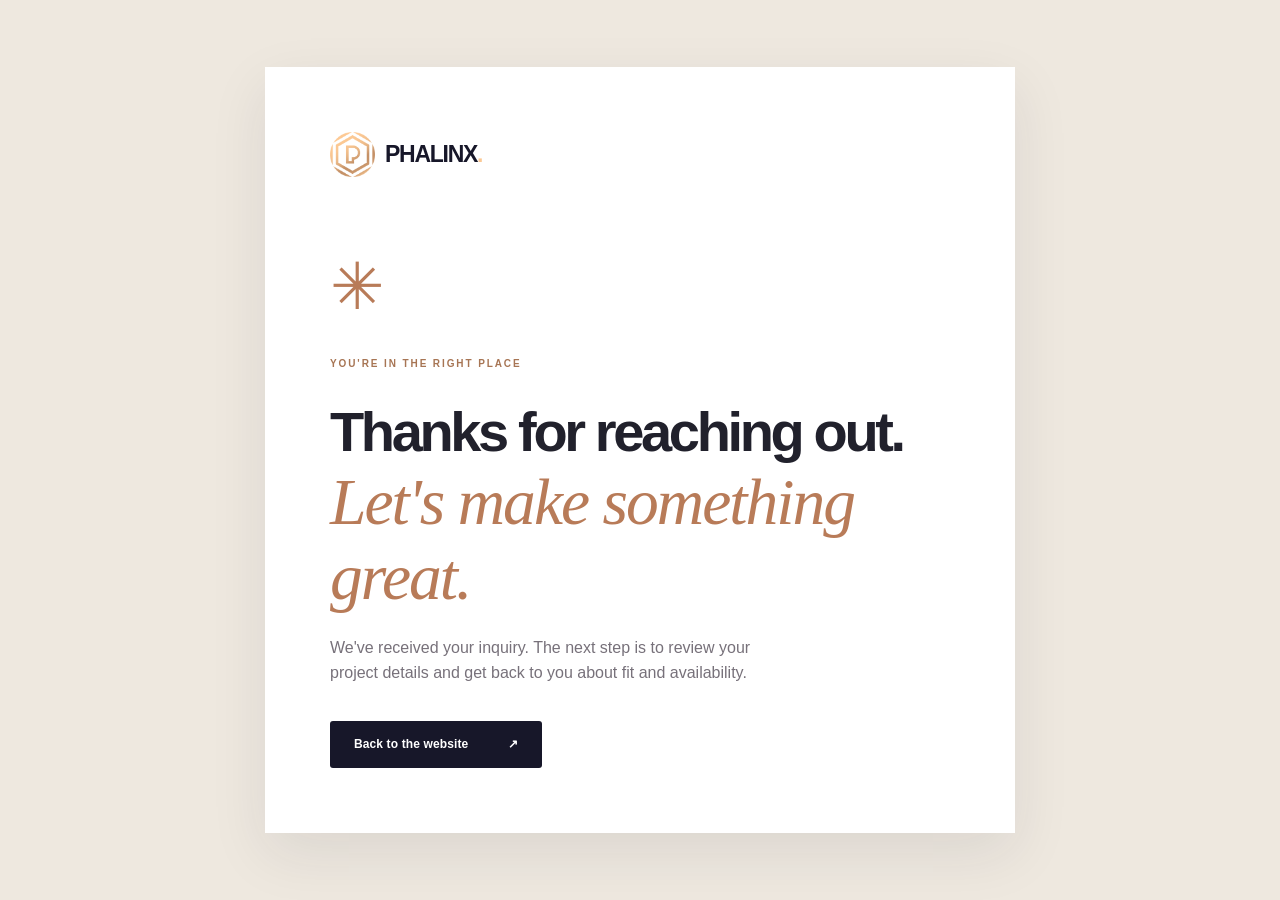
==== thank-you.html @ a7ae67bf "Add Phalinx information website v7" ====
<!doctype html><html lang="en"><head><meta charset="utf-8"><meta name="viewport" content="width=device-width, initial-scale=1"><meta name="theme-color" content="#171729"><meta name="robots" content="noindex"><link rel="icon" type="image/png" href="favicon.png"><link rel="stylesheet" href="styles.css"><title>Thank You — Phalinx</title></head><body class="thanks-page"><main class="thanks-card"><a href="/" class="brand" aria-label="Phalinx home"><img src="assets/phalinx-mark.png" alt="" width="45" height="45"><span>PHALINX<span class="brand-dot">.</span></span></a><div class="thanks-symbol" aria-hidden="true">✳</div><span class="section-kicker">YOU'RE IN THE RIGHT PLACE</span><h1>Thanks for reaching out.<br><em>Let's make something great.</em></h1><p>We've received your inquiry. The next step is to review your project details and get back to you about fit and availability.</p><a class="button button--navy" href="/">Back to the website <span aria-hidden="true">↗</span></a></main></body></html>
---- styles.css ----
:root{--navy:#171729;--navy-deep:#12121f;--ink:#21212c;--muted:#767581;--ivory:#f7f6f2;--white:#fff;--peach:#fbc893;--peach-dark:#b7774e;--line:#e4e0dc;--line-dark:rgba(255,255,255,.17);--sans:'Manrope','Avenir Next',Arial,sans-serif;--body:'DM Sans','Helvetica Neue',Arial,sans-serif;--serif:'Instrument Serif',Georgia,serif;--max:1240px;--ease:cubic-bezier(.2,.7,.2,1)}
*{box-sizing:border-box}html{scroll-behavior:smooth;scroll-padding-top:90px}body{margin:0;background:var(--ivory);color:var(--ink);font-family:var(--body);font-size:16px;line-height:1.6;-webkit-font-smoothing:antialiased}a{color:inherit;text-decoration:none}button,input,select,textarea{font:inherit}button{cursor:pointer}img{max-width:100%;height:auto;display:block}::selection{background:var(--peach);color:var(--navy)}:focus-visible{outline:3px solid #e99f63;outline-offset:4px}.container{width:min(calc(100% - 80px),var(--max));margin-inline:auto}.skip-link{position:fixed;z-index:10000;top:-80px;left:12px;background:var(--peach);padding:10px 16px;color:var(--navy)}.skip-link:focus{top:12px}.visually-hidden{position:absolute;width:1px;height:1px;padding:0;margin:-1px;overflow:hidden;clip:rect(0,0,0,0);white-space:nowrap;border:0}
/* NAV */
.site-header{height:90px;background:var(--navy);color:var(--white);position:relative;z-index:10;border-bottom:1px solid rgba(255,255,255,.12)}.nav-container{height:100%;display:flex;align-items:center;justify-content:space-between}.brand{display:inline-flex;align-items:center;gap:10px;font-family:var(--sans);font-size:23px;font-weight:800;letter-spacing:-.055em;line-height:1}.brand-mark{height:43px;width:43px;object-fit:contain}.brand-dot{color:var(--peach)}.primary-links{display:flex;align-items:center;gap:36px}.primary-links>a:not(.nav-cta){font-size:13px;font-weight:600;color:#e1e0e7;transition:color .2s}.primary-links>a:hover{color:var(--peach)}.primary-links .nav-cta{border:1px solid rgba(255,255,255,.5);border-radius:99px;padding:12px 19px;display:inline-flex;align-items:center;gap:23px;font-family:var(--sans);font-size:12px;font-weight:800;transition:background .2s,color .2s}.primary-links .nav-cta:hover{background:var(--peach);border-color:var(--peach);color:var(--navy)}.nav-toggle{display:none}
/* GLOBAL */
.section{padding:125px 0}.section-kicker{display:inline-block;letter-spacing:.19em;font-family:var(--sans);font-size:10px;font-weight:800;color:#a77554;margin-bottom:26px}.section-kicker--light{color:var(--peach)}.section-heading{display:flex;align-items:end;justify-content:space-between;gap:60px;margin-bottom:58px}.section-heading>div{max-width:690px}.section-heading>p{max-width:320px;margin:0 0 6px;color:#62616b;font-size:15px;line-height:1.8}.section-heading h2,.offer-copy h2,.about-copy h2,.contact-intro h2,.faq-grid h2{font-family:var(--sans);font-size:clamp(39px,4.3vw,62px);line-height:1.14;letter-spacing:-.065em;margin:0;font-weight:800}.section-heading em,.offer-copy em,.about-copy em,.contact-intro em,.faq-grid em{font-family:var(--serif);font-weight:400;letter-spacing:-.035em;color:#b37a58;font-size:1.13em}.text-link{display:inline-flex;align-items:center;gap:24px;font-size:13px;font-family:var(--sans);font-weight:800;border-bottom:1px solid #b78364;padding-bottom:9px;transition:gap .25s}.text-link:hover{gap:36px}.button{display:inline-flex;justify-content:space-between;align-items:center;gap:40px;padding:16px 24px;border-radius:3px;border:0;font-family:var(--sans);font-weight:800;font-size:12px;letter-spacing:.01em;line-height:1.25;transition:transform .2s var(--ease),background .2s,color .2s}.button:hover{transform:translateY(-2px)}.button--peach{background:var(--peach);color:var(--navy)}.button--peach:hover{background:#f7b879}.button--navy{color:var(--white);background:var(--navy)}.button--navy:hover{background:#38374f}.button--full{width:100%}
/* HERO */
.hero{background:var(--navy);color:var(--white);position:relative;overflow:hidden}.hero-glow{position:absolute;right:-200px;top:-320px;width:800px;height:800px;background:radial-gradient(circle,rgba(251,200,147,.08),transparent 65%);pointer-events:none}.hero-grid{display:grid;grid-template-columns:1.03fr .97fr;gap:36px;align-items:center;min-height:720px;padding-block:55px 78px}.hero-copy{position:relative;z-index:2}.eyebrow{font-family:var(--sans);font-size:10px;font-weight:800;letter-spacing:.15em;display:flex;gap:15px;align-items:center}.eyebrow--light{color:#dbc0ad}.eyebrow-line{display:inline-block;width:28px;height:1px;background:var(--peach)}.hero h1{font-family:var(--sans);font-size:clamp(48px,5.45vw,78px);letter-spacing:-.068em;line-height:1.11;font-weight:800;margin:31px -25px 22px 0}.hero h1 em{display:inline;font-family:var(--serif);font-size:1.13em;line-height:.91;color:var(--peach);font-weight:400;letter-spacing:-.033em}.hero-copy>p{font-size:16px;line-height:1.9;max-width:495px;color:#d4d0d5;margin:32px 0}.hero-actions{display:flex;align-items:center;gap:35px}.text-link--light{color:#f6f2f0;border-color:#9d8992}.hero-footnote{font-size:10px;letter-spacing:.06em;font-family:var(--sans);font-weight:700;color:#a9a6b0;margin-top:79px;display:flex;gap:10px;align-items:center;white-space:normal}.hero-footnote .dot{height:6px;width:6px;border-radius:50%;background:var(--peach);margin-right:4px}.slash{color:#514f63}
.hero-art{min-height:530px;position:relative;display:flex;justify-content:center;align-items:center}.hero-art-halo{position:absolute;width:490px;height:490px;border:1px solid rgba(251,200,147,.18);border-radius:50%;transform:translate(12px,0)}.hero-art-halo:before{content:'';position:absolute;inset:43px;border:1px solid rgba(251,200,147,.15);border-radius:50%}.hero-art-halo:after{content:'';position:absolute;inset:87px;border:1px solid rgba(251,200,147,.09);border-radius:50%}.hero-mockup{width:402px;height:453px;transform:rotate(-5deg) translate(-5px,2px);background:#faead7;box-shadow:24px 40px 60px rgba(0,0,0,.32);border:6px solid #f3e5d5;position:relative;z-index:1}.mockup-topbar{height:28px;background:#f9f7f3;display:flex;align-items:center;gap:6px;padding:0 11px}.mock-dot{height:6px;width:6px;background:#d5c8c1;border-radius:50%}.mock-address{margin-left:auto;letter-spacing:.13em;font-size:7px;font-weight:800;color:#888}.mockup-body{height:calc(100% - 28px);background:#d68368;overflow:hidden;position:relative}.mockup-head{position:absolute;top:23px;left:26px;right:25px;display:flex;justify-content:space-between;align-items:start;z-index:2}.mock-logo{font-family:var(--serif);font-style:italic;font-size:38px;line-height:1;color:#fff5df;letter-spacing:-.04em}.mock-logo span{font:9px var(--sans);vertical-align:top;margin-left:2px}.mock-mini{font-size:7px;letter-spacing:.12em;color:#fff6eb;padding-top:8px}.mockup-feature{height:273px;position:relative;margin-top:72px;overflow:hidden}.mock-orbit{position:absolute;border:2px solid rgba(255,232,207,.78);border-radius:50%;width:330px;height:330px;left:50%;top:-22px;transform:translateX(-50%)}.mock-orbit-2{width:245px;height:245px;top:21px;border-color:rgba(255,232,207,.75)}.mock-core{width:145px;height:145px;position:absolute;left:50%;top:66px;transform:translateX(-50%) rotate(45deg);border-radius:42% 58% 45% 55%;background:radial-gradient(circle at 30% 25%,#fff6de,#ffd39c 35%,#d98261 80%);box-shadow:0 0 60px rgba(255,242,203,.7)}.mock-star{position:absolute;top:25px;left:47%;font-size:16px;color:#ffe5c1}.mockup-caption{position:absolute;left:28px;right:27px;bottom:20px;color:#fff8ed;display:flex;align-items:end;justify-content:space-between}.mockup-caption>span:first-child{font-family:var(--sans);font-size:31px;font-weight:800;letter-spacing:-.065em;line-height:.95}.mock-caption-note{font-size:8px;line-height:1.7;text-align:right}.floating-stamp{height:135px;width:135px;border-radius:50%;background:var(--peach);color:var(--navy);position:absolute;top:42px;right:-5px;z-index:3;display:flex;align-items:center;justify-content:center;gap:8px;transform:rotate(14deg);box-shadow:0 8px 30px rgba(0,0,0,.15)}.stamp-lines{font-size:36px}.floating-stamp>span:last-child{font-weight:800;font-size:10px;line-height:1.4;letter-spacing:.04em}.floating-tag{position:absolute;bottom:42px;left:0;z-index:2;background:#f8f4ed;display:flex;align-items:center;gap:15px;padding:15px 21px;color:#33313e;box-shadow:0 12px 30px rgba(0,0,0,.14);font-size:12px;line-height:1.35}.floating-square{height:24px;width:24px;background:linear-gradient(135deg,#ecb881,#bd8468);transform:rotate(18deg)}.art-label{position:absolute;bottom:2px;right:4px;font-size:8px;letter-spacing:.13em;color:#a4a1ae}.hero-bottom-line{height:1px;background:linear-gradient(90deg,transparent,rgba(255,255,255,.2),transparent)}
/* PRINCIPLES */
.principles{background:#f4eee7;border-bottom:1px solid var(--line)}.principles-grid{display:grid;grid-template-columns:repeat(3,1fr)}.principles-grid>div{display:flex;justify-content:center;gap:17px;align-items:center;padding:25px 12px;font-family:var(--sans);font-size:11px;font-weight:800;letter-spacing:.02em}.principles-grid>div+div{border-left:1px solid #ded8d0}.principle-number{color:#b47f5c;font-size:10px}
/* WORK */
.work-section{background:var(--ivory)}.work-grid{display:grid;grid-template-columns:1fr 1fr;gap:33px}.work-card--big{grid-column:span 2}.work-visual{min-height:350px;position:relative;overflow:hidden;display:flex;align-items:center;justify-content:center;isolation:isolate}.work-card--big .work-visual{min-height:505px}.work-visual--events{background:#d9aa94;background-image:radial-gradient(circle at 26% 55%,rgba(255,239,217,.43),transparent 40%),linear-gradient(115deg,#cf9d89,#e6c5aa)}.events-poster{width:360px;height:430px;background:#f3dec4;transform:rotate(-7deg) translate(-50px,25px);box-shadow:24px 25px 55px rgba(74,53,45,.24);padding:25px 25px 18px;position:relative}.events-poster-head{font-family:var(--serif);font-style:italic;font-size:52px;letter-spacing:-.07em;line-height:1;color:#7b4c46}.events-poster-head span{font:7px var(--sans);vertical-align:top;letter-spacing:0}.events-poster-image{height:246px;background:#b57160;position:relative;overflow:hidden;margin-top:9px}.events-sun{position:absolute;top:32px;left:50%;transform:translateX(-50%);width:144px;height:144px;border-radius:50%;background:#ffe2a5;box-shadow:0 0 70px #efba9a}.events-arch{border:17px solid #713e40;border-bottom:0;border-radius:120px 120px 0 0;position:absolute;bottom:-2px;width:120px;height:190px;left:55px}.events-arch.a2{left:120px;border-color:#e0a288;height:156px;width:98px}.events-arch.a3{left:197px;border-color:#814e4a;height:195px;width:102px}.events-poster-foot{margin-top:13px;font-family:var(--sans);font-size:17px;line-height:1.05;font-weight:800;letter-spacing:-.04em;color:#7d4b4a}.events-mobile{width:235px;height:390px;background:#f5ede3;transform:rotate(7deg) translate(30px,27px);box-shadow:17px 25px 45px rgba(74,53,45,.23);border:6px solid #fff7ee;border-radius:22px;padding:17px 15px;position:relative}.events-mobile-top{font:italic 24px var(--serif);color:#7c4c46;display:flex;justify-content:space-between}.events-mobile-top span{font:13px var(--sans)}.events-mobile-shape{height:185px;margin-top:14px;background:radial-gradient(ellipse at 50% 15%,#f6d59c,#a95b51 67%);border-radius:90px 90px 5px 5px;position:relative;overflow:hidden}.events-mobile-shape:after{content:'';position:absolute;left:23%;bottom:-20px;width:90px;height:180px;border:20px solid #f4c2a3;border-bottom:0;border-radius:100px 100px 0 0}.events-mobile-copy{font-family:var(--sans);color:#7d4b4a;font-size:22px;line-height:1.05;font-weight:800;letter-spacing:-.05em;margin:14px 0}.events-mobile-copy i{font:italic 30px var(--serif)}.events-mobile-btn{padding:8px 10px;font-size:8px;font-weight:800;background:#814e4a;color:#fff;display:flex;justify-content:space-between}.concept-tag{position:absolute;right:24px;bottom:22px;font-family:var(--sans);font-size:8px;letter-spacing:.15em;font-weight:800;color:#fff;background:rgba(15,15,21,.35);padding:10px 12px;z-index:3}.concept-tag--light{color:#513d38;background:rgba(255,251,244,.65)}.work-info{display:flex;gap:20px;justify-content:space-between;align-items:end;padding:24px 0 9px}.work-number{font-size:10px;letter-spacing:.14em;font-family:var(--sans);font-weight:800;color:#a3765a}.work-info h3{font-size:19px;font-family:var(--sans);font-weight:800;letter-spacing:-.045em;margin:7px 0 6px}.work-info p{font-size:13px;color:#6b6971;margin:0;max-width:520px}.work-type{font-family:var(--sans);font-size:10px;color:#8a858c;white-space:nowrap}.work-visual--hospitality{background:#58715e;background-image:linear-gradient(125deg,#394e42,#708579)}.hotel-bar{position:absolute;top:25px;left:30px;right:30px;color:#dce7d0;font-weight:800;font-size:12px;letter-spacing:.12em;display:flex;justify-content:space-between}.hotel-bar span{font-size:8px;letter-spacing:.15em}.hotel-card{height:263px;width:310px;background:#e5ddc4;box-shadow:22px 25px 45px rgba(14,43,28,.25);transform:rotate(-6deg) translate(0,23px);padding:20px 25px;position:relative;overflow:hidden}.hotel-card>span{font-family:var(--sans);font-weight:800;font-size:21px;letter-spacing:-.065em;line-height:1.03;color:#244436}.hotel-arches{position:absolute;display:flex;gap:0;bottom:-25px;left:30px}.hotel-arches i{display:block;width:70px;height:130px;background:#829b70;border-radius:70px 70px 0 0;margin-left:-10px}.hotel-arches i:nth-child(2){height:165px;background:#3d7157}.hotel-arches i:nth-child(3){height:112px;background:#c2a77c}.hotel-card b{position:absolute;bottom:17px;right:13px;font:italic 20px var(--serif);color:#234333;z-index:1}.work-visual--digital{background:#b0b2c7;background-image:linear-gradient(138deg,#b4b3cb,#d1cddd)}.digital-card{position:relative;z-index:2;width:79%;max-width:420px;height:270px;background:#252541;color:white;transform:rotate(4deg);box-shadow:20px 26px 55px rgba(30,33,58,.24);padding:24px 25px;overflow:hidden}.digital-top{display:flex;justify-content:space-between;font-size:9px;letter-spacing:.12em;font-family:var(--sans);font-weight:800;color:#c8c7dd}.digital-title{font-family:var(--sans);font-size:clamp(30px,3.2vw,46px);font-weight:800;letter-spacing:-.065em;line-height:1.05;margin-top:26px;position:relative;z-index:2}.digital-title em{font-family:var(--serif);font-weight:400;color:var(--peach);font-size:1.18em}.digital-corner{position:absolute;bottom:20px;left:25px;right:25px;display:flex;justify-content:space-between;font-size:9px;line-height:1.3;color:#c5c2d5}.digital-corner>span:first-child{font-size:16px}.digital-orb{width:225px;height:225px;border-radius:50%;background:radial-gradient(circle at 30% 20%,#ffe7ce,#d59488 45%,#625a99);position:absolute;right:-50px;top:45px;z-index:1}.concept-disclosure{font-size:11px;line-height:1.7;color:#88838b;margin:29px 0 0}
/* SERVICES */
.services-section{background:var(--navy);color:#fff}.section-heading--dark>p{color:#b1afbb}.section-heading--dark em{color:var(--peach)}.service-row{border-top:1px solid var(--line-dark);padding:32px 8px 34px;display:grid;grid-template-columns:75px 1fr 40px;gap:20px;align-items:start}.service-row:last-child{border-bottom:1px solid var(--line-dark)}.service-index{color:var(--peach);font-size:11px;font-weight:800;padding-top:11px}.service-row h3{font-family:var(--sans);font-weight:800;letter-spacing:-.055em;font-size:31px;margin:0 0 9px}.service-row p{max-width:590px;font-size:14px;line-height:1.8;color:#bab8c4;margin:0 0 17px}.service-scope{font-size:10px;letter-spacing:.09em;color:#edc4a0;font-family:var(--sans);font-weight:700}.service-arrow{font-size:24px;color:var(--peach);padding-top:8px}
/* OFFER */
.offer-section{background:#f3ece4}.offer-grid{display:grid;grid-template-columns:1.06fr .94fr;gap:100px;align-items:center}.offer-copy h2{font-size:clamp(37px,4.5vw,59px)}.offer-copy>p{max-width:495px;color:#6d6566;line-height:1.95;margin:30px 0 39px}.offer-details{border-top:1px solid #d8cfc9;max-width:505px}.offer-details>div{border-bottom:1px solid #d8cfc9;padding:16px 5px;display:flex;gap:19px;font-size:13px;font-weight:600}.offer-details span{font:800 11px var(--sans);color:#aa775b}.offer-card{background:#fff;padding:37px 40px;box-shadow:0 25px 65px rgba(66,42,34,.09)}.offer-card-top{display:flex;justify-content:space-between;align-items:center;font:800 11px var(--sans);letter-spacing:.12em}.mini-spark{color:#b78161;font-size:27px}.offer-price-label{font-size:12px;color:#77717b;margin-top:32px}.offer-price{font:800 clamp(47px,5.2vw,75px)/1.25 var(--sans);letter-spacing:-.075em;color:var(--navy)}.offer-price span{font:700 11px var(--sans);letter-spacing:0;color:#8b8184}.offer-sub{margin:8px 0 24px;color:#67616a;font-size:13px}.check-list{padding:22px 0 0;margin:0 0 28px;border-top:1px solid #eee9e5;list-style:none}.check-list li{position:relative;padding:0 0 12px 29px;font-size:12px;color:#3a3740}.check-list li:before{content:'✓';font-weight:800;position:absolute;left:0;color:#bd845a}.offer-card .button{width:100%}.offer-small{font-size:10px;line-height:1.7;color:#918b90;margin:19px 0 0}
/* PROCESS */
.process-section{background:#fff}.steps-grid{display:grid;grid-template-columns:repeat(4,1fr);gap:22px}.step{border-top:2px solid #1f1f31;padding-top:20px}.step-no{display:flex;justify-content:space-between;align-items:center;font:800 12px var(--sans);color:#b27855}.step-no span{font-size:22px;font-weight:400}.step h3{font:800 20px var(--sans);letter-spacing:-.035em;margin:48px 0 10px}.step p{font-size:13px;line-height:1.9;color:#65646c;margin:0}
/* ABOUT */
.about-section{background:#e9e4dc}.about-grid{display:grid;grid-template-columns:.9fr 1.1fr;gap:105px;align-items:center;padding-block:113px}.about-mark-wrap{background:var(--navy);min-height:430px;position:relative;display:flex;align-items:center;justify-content:center;overflow:hidden}.about-mark-wrap>img{position:relative;z-index:2;width:188px;height:188px}.about-outline{position:absolute;width:325px;height:325px;border-radius:50%;border:1px solid rgba(251,200,147,.26)}.about-outline:before,.about-outline:after{content:'';position:absolute;inset:42px;border:1px solid rgba(251,200,147,.2);border-radius:50%}.about-outline:after{inset:-45px;border-color:rgba(251,200,147,.14)}.about-mark-wrap>span{position:absolute;bottom:27px;left:0;width:100%;text-align:center;font-size:8px;font-family:var(--sans);font-weight:700;letter-spacing:.17em;color:#bea588}.about-copy p{color:#66616a;font-size:14px;line-height:1.92;max-width:570px}.about-copy p:first-of-type{margin-top:31px}.about-copy .text-link{margin-top:18px}
/* FAQ */
.faq-section{background:#f9f8f5}.faq-grid{display:grid;grid-template-columns:.78fr 1.22fr;gap:90px}.faq-list{border-top:1px solid #d8d4d1}.faq-list details{border-bottom:1px solid #d8d4d1;padding:22px 3px}.faq-list summary{cursor:pointer;list-style:none;font:800 15px var(--sans);letter-spacing:-.02em;display:flex;justify-content:space-between;gap:20px;align-items:center}.faq-list summary::-webkit-details-marker{display:none}.faq-list summary:after{content:'+';font-family:var(--sans);font-size:23px;font-weight:400;line-height:1;color:#ad7857}.faq-list details[open] summary:after{content:'−'}.faq-list details p{font-size:13px;line-height:1.8;color:#67636b;max-width:585px;margin:14px 28px 5px 0}
/* CONTACT */
.contact-section{background:var(--navy);padding:112px 0 120px;color:white}.contact-grid{display:grid;grid-template-columns:.86fr 1.14fr;gap:90px;align-items:start}.contact-intro h2{font-size:clamp(42px,4.7vw,67px)}.contact-intro em{color:var(--peach)}.contact-intro>p{max-width:370px;color:#bbb8c3;font-size:15px;line-height:1.95;margin-top:29px}.contact-aside{margin-top:100px;display:flex;gap:18px;align-items:center;color:#dbc5ac;font:800 10px var(--sans);line-height:1.75;letter-spacing:.13em}.contact-star{font-size:54px;font-weight:400;line-height:1;color:var(--peach)}.form-card{background:#fff;color:var(--ink);padding:39px 40px 35px}.form-heading h3{font:800 22px var(--sans);letter-spacing:-.045em;margin:0 0 5px}.form-heading p{font-size:13px;color:#88828a;margin:0 0 27px}.form-row{display:grid;grid-template-columns:1fr 1fr;gap:17px}.form-card label{font:800 11px var(--sans);display:block;letter-spacing:-.01em;margin-bottom:16px}.form-card label>span:not(.consent span){color:#ad7857}.form-card input:not([type=checkbox]),.form-card select,.form-card textarea{border-radius:1px;border:1px solid #ded8d2;background:#fbfaf8;color:#282630;width:100%;margin-top:8px;padding:13px 13px;outline-offset:1px;font:400 12px var(--body);min-height:44px}.form-card input:focus,.form-card select:focus,.form-card textarea:focus{border-color:#a87457;outline:2px solid #d5a786}.form-card input::placeholder,.form-card textarea::placeholder{color:#9f9aa0}.form-card textarea{resize:vertical;min-height:108px}.form-card .consent{font:400 11px/1.55 var(--body);color:#69636d;display:flex;gap:11px;align-items:flex-start;margin-top:2px;margin-bottom:20px}.consent input{accent-color:var(--navy);flex:0 0 auto;margin:3px 0 0}.form-note{font-size:10px;line-height:1.6;color:#938e96;margin:13px 0 0}.site-footer{background:#11111d;color:#fff;padding:45px 0 24px}.footer-grid{display:grid;grid-template-columns:1fr auto;gap:42px}.brand--footer{font-size:24px}.site-footer p{font-size:12px;color:#a29faa;margin:12px 0 0}.footer-links{display:flex;align-items:center;gap:27px;font:700 12px var(--sans)}.footer-links a:hover{color:var(--peach)}.footer-bottom{grid-column:1/-1;display:flex;justify-content:space-between;padding-top:26px;border-top:1px solid rgba(255,255,255,.14);font:11px var(--body);color:#9e9ba5;gap:20px}
/* THANKS */
.thanks-page{min-height:100vh;display:grid;place-items:center;background:#eee8df;padding:30px}.thanks-card{background:#fff;padding:65px;max-width:750px;width:100%;box-shadow:0 20px 55px rgba(30,30,50,.09)}.thanks-card .brand{color:var(--navy)}.thanks-symbol{font-size:65px;color:#b87b58;margin:50px 0 10px}.thanks-card h1{font:800 clamp(37px,5vw,56px)/1.2 var(--sans);letter-spacing:-.06em;margin:0 0 20px}.thanks-card h1 em{font:italic 1.17em var(--serif);color:#b87b58;letter-spacing:-.03em}.thanks-card>p{color:#77717a;max-width:450px;margin-bottom:35px}
@media(max-width:1120px){.hero-grid{min-height:650px;grid-template-columns:1fr .91fr}.hero h1{font-size:clamp(44px,5.6vw,65px)}.hero-art{transform:scale(.85);margin:-50px}.offer-grid,.about-grid,.contact-grid{gap:55px}.section{padding:100px 0}.hero-footnote{margin-top:51px}}
@media(max-width:880px){.container{width:min(calc(100% - 42px),var(--max))}.site-header{height:72px}.brand{font-size:21px}.brand-mark{height:36px;width:36px}.nav-toggle{height:42px;width:46px;display:grid;align-content:center;gap:7px;border:1px solid rgba(255,255,255,.3);background:transparent;padding:10px;z-index:12}.nav-toggle span{height:2px;background:#fff;width:100%;transition:transform .2s}.nav-toggle[aria-expanded=true] span:first-child{transform:translateY(4.5px) rotate(45deg)}.nav-toggle[aria-expanded=true] span:last-child{transform:translateY(-4.5px) rotate(-45deg)}.primary-links{display:none;position:absolute;top:71px;left:0;right:0;background:var(--navy);padding:22px;flex-direction:column;align-items:stretch;gap:0;box-shadow:0 20px 30px rgba(0,0,0,.15)}.primary-links.is-open{display:flex}.primary-links>a{padding:15px 10px;border-bottom:1px solid rgba(255,255,255,.09)}.primary-links .nav-cta{margin-top:17px;justify-content:space-between;padding:16px 18px}.hero-grid{grid-template-columns:1fr;gap:0;padding-top:75px;padding-bottom:45px}.hero h1{max-width:720px;font-size:clamp(52px,7.6vw,75px)}.hero-copy>p{max-width:610px}.hero-art{transform:none;min-height:515px;max-width:600px;width:100%;margin:25px auto 0}.hero-footnote{margin-top:42px}.section-heading{align-items:start;flex-direction:column;gap:19px}.section-heading>p{max-width:560px}.principles-grid>div{gap:10px;font-size:10px}.work-card--big .work-visual{min-height:435px}.offer-grid,.about-grid,.faq-grid,.contact-grid{grid-template-columns:1fr;gap:45px}.offer-card{max-width:650px;width:100%}.about-grid{padding-block:85px}.about-mark-wrap{min-height:360px;max-width:520px}.contact-aside{margin-top:38px}.contact-section{padding:90px 0}.steps-grid{grid-template-columns:1fr 1fr;row-gap:45px}.step h3{margin-top:24px}}
@media(max-width:600px){.container{width:calc(100% - 36px)}.section{padding:76px 0}.section-kicker{margin-bottom:18px}.section-heading{margin-bottom:37px}.section-heading h2,.offer-copy h2,.about-copy h2,.faq-grid h2,.contact-intro h2{font-size:clamp(39px,10vw,52px)}.hero-grid{padding-top:60px}.hero h1{font-size:clamp(43px,10vw,64px);margin-right:0}.hero h1 em{font-size:1.1em}.hero-copy>p{font-size:14px;line-height:1.8}.hero-actions{align-items:flex-start;flex-direction:column;gap:25px}.hero-footnote{font-size:9px;gap:6px;margin-top:41px;flex-wrap:wrap}.hero-art{min-height:380px;margin:35px auto -2px;transform:scale(.77);transform-origin:center top;max-width:480px;width:calc(100% + 40px);height:420px}.hero-art-halo{width:405px;height:405px}.hero-mockup{width:365px;height:409px}.mockup-feature{height:238px}.mockup-caption>span:first-child{font-size:27px}.floating-stamp{right:-20px;top:15px;width:108px;height:108px}.floating-tag{left:-25px;bottom:31px}.art-label{bottom:-25px;right:0}.principles-grid{grid-template-columns:1fr}.principles-grid>div{justify-content:start;padding:16px 0}.principles-grid>div+div{border-left:0;border-top:1px solid #ded8d0}.work-grid{grid-template-columns:1fr;gap:37px}.work-card--big{grid-column:span 1}.work-card--big .work-visual{min-height:345px}.work-visual{min-height:300px}.events-poster{transform:rotate(-7deg) translate(-5px,20px) scale(.8);transform-origin:center;width:310px;margin-left:-80px}.events-mobile{transform:rotate(7deg) translate(10px,27px) scale(.8);transform-origin:center;margin-left:-25px}.work-info{flex-direction:column;align-items:start;gap:9px}.work-info h3{font-size:18px}.work-info p{font-size:12px}.service-row{grid-template-columns:35px 1fr 18px;gap:12px;padding:27px 0}.service-row h3{font-size:25px}.service-row p{font-size:13px}.service-scope{line-height:1.8;display:inline-block}.offer-grid,.about-grid,.faq-grid,.contact-grid{gap:40px}.offer-card{padding:28px 25px}.offer-price{font-size:58px}.steps-grid{grid-template-columns:1fr;gap:25px}.step{padding-top:12px}.step h3{margin:15px 0 7px}.step p{max-width:450px}.about-grid{padding-block:76px}.about-mark-wrap{min-height:320px}.faq-list details{padding:18px 0}.faq-list summary{font-size:13px}.contact-section{padding:76px 0}.form-card{padding:28px 23px}.form-row{grid-template-columns:1fr;gap:0}.contact-intro>p{font-size:14px}.contact-aside{margin-top:32px}.footer-grid{grid-template-columns:1fr}.footer-links{flex-wrap:wrap;gap:21px}.footer-bottom{flex-direction:column;gap:4px}.thanks-card{padding:30px}.thanks-symbol{margin:30px 0 10px}}
@media(max-width:380px){.hero h1{font-size:40px}.hero-art{transform:scale(.65);margin-bottom:-64px;margin-left:-8%;}.mockup-caption>span:first-child{font-size:26px}.work-card--big .work-visual{min-height:315px}.events-poster{margin-left:-120px}.events-mobile{margin-left:-55px}.principles-grid>div{font-size:9px}.hero-actions .button{font-size:11px}}
@media(prefers-reduced-motion:reduce){html{scroll-behavior:auto}*,*:before,*:after{animation-duration:.01ms!important;transition-duration:.01ms!important}}
/* Prevent intrinsic mockup widths from enlarging the mobile viewport. */
.work-card{min-width:0}.work-grid{grid-template-columns:repeat(2,minmax(0,1fr))}
@media(max-width:600px){.work-grid{grid-template-columns:minmax(0,1fr)}.work-info{min-width:0}.work-visual{width:100%}}
/* PHALINX 2.0 — three clear purchase paths, without a forced bundle */
.pricing-heading{display:flex;align-items:end;justify-content:space-between;gap:70px;margin-bottom:53px}
.pricing-heading>div:first-child{max-width:750px;min-width:0}
.pricing-heading h2{font:800 clamp(42px,4.3vw,65px)/1.11 var(--sans);letter-spacing:-.067em;margin:0;color:var(--ink)}
.pricing-heading h2 em,.phase-message h3 em{font:italic 1.14em var(--serif);letter-spacing:-.045em;color:#b37a58}
.pricing-heading-note{max-width:350px;flex-shrink:1}
.pricing-heading-note p{font-size:15px;line-height:1.85;color:#746c6f;margin:0 0 19px}
.pricing-heading-footnote{font:800 9px var(--sans);letter-spacing:.18em;color:#b37a58}
.package-grid{display:grid;grid-template-columns:repeat(3,minmax(0,1fr));gap:19px;align-items:stretch}
.package-card{background:#fff;min-width:0;padding:31px 30px 28px;display:flex;flex-direction:column;position:relative;box-shadow:0 15px 38px rgba(66,42,34,.035)}
.package-card--featured{background:var(--navy);color:#fff;box-shadow:0 28px 65px rgba(29,25,44,.14)}
.package-topline{display:flex;align-items:center;justify-content:space-between;gap:10px;font:800 10px/1.5 var(--sans);letter-spacing:.14em;color:#ae7351;min-height:29px}
.package-card--featured .package-topline{color:#f0b185}
.package-top-icon{font:400 26px var(--sans);line-height:1}
.package-ribbon{display:inline-block;align-self:flex-start;background:#f2b88d;color:#272032;padding:6px 9px;font:800 8px var(--sans);letter-spacing:.14em;position:absolute;top:77px;right:30px}
.package-card h3{font:800 clamp(25px,2.7vw,36px)/1.12 var(--sans);letter-spacing:-.062em;margin:26px 0 13px;min-height:81px}
.package-card h3 em{font:italic 1.09em var(--serif);letter-spacing:-.02em;color:#b77b58}
.package-card--featured h3 em{color:#f1b488}
.package-for{color:#777077;font-size:12px;line-height:1.75;margin:0;min-height:63px}
.package-card--featured .package-for{color:#c7c2ce}
.package-divider{border-top:1px solid #e6e0db;margin:20px 0 22px}
.package-card--featured .package-divider{border-top-color:#494656}
.package-price-label{font:500 11px var(--body);color:#87818b;margin:0 0 2px}
.package-card--featured .package-price-label{color:#c2bac5}
.package-price{font:800 clamp(41px,4.05vw,59px)/1.14 var(--sans);letter-spacing:-.073em;color:var(--navy);margin:0}
.package-card--featured .package-price{color:#fff}
.package-price span{font:800 9px var(--sans);letter-spacing:.02em;color:#928b97}
.package-price-note{font-size:11px;line-height:1.5;color:#766f77;min-height:35px;margin:5px 0 0}
.package-price-note--feature{color:#eab98f;font-weight:700}
.package-benefits{margin:22px 0 25px;padding:21px 0 0;list-style:none;border-top:1px solid #eee9e5}
.package-card--featured .package-benefits{border-top-color:#494656}
.package-benefits li{position:relative;padding:0 0 13px 22px;font-size:12px;line-height:1.5;color:#3f3a42}
.package-card--featured .package-benefits li{color:#efedf2}
.package-benefits li:before{content:'✓';position:absolute;left:0;color:#b6805c;font-weight:800}
.package-card--featured .package-benefits li:before{color:#f1b488}
.package-footer{margin-top:auto}
.package-footer .button{width:100%;gap:12px;min-height:48px;padding-inline:16px}
.package-footer>p{font-size:10px;color:#8a838b;margin:15px 0 0;line-height:1.7}
.package-card--featured .package-footer>p{color:#c8c2cc}
.button--outline{background:transparent;color:var(--navy);border:1px solid #c9bcb1}
.button--outline:hover{background:#f7eee7}
.phase-panel{margin-top:24px;display:grid;grid-template-columns:56px minmax(0,1fr) auto;gap:25px;align-items:center;background:#e9ded4;border:1px solid #d8c6b9;padding:28px 30px}
.phase-symbol{font-size:35px;color:#b77d5b;align-self:start}
.phase-message .section-kicker{font-size:9px;margin:0 0 8px}
.phase-message h3{font:800 clamp(21px,2.5vw,30px)/1.2 var(--sans);letter-spacing:-.045em;margin:0 0 10px}
.phase-message>p{font-size:12px;line-height:1.85;color:#5a5254;margin:0}
.phase-message .phase-fineprint{margin-top:12px;font-size:10px;line-height:1.7;color:#86777a}
.phase-link{font:800 11px var(--sans);white-space:nowrap;display:inline-flex;gap:28px;align-items:center;border-bottom:1px solid #af8063;padding-bottom:10px}
.phase-link:hover{color:#a66e4a}
.selected-package-note{border:1px solid #ecd7c7;background:#fcf4ec;color:#795035;padding:11px 14px;font:700 12px/1.6 var(--sans);margin:-8px 0 22px}
@media(max-width:1130px){.package-grid{gap:12px}.package-card{padding:27px 23px 24px}.package-ribbon{right:22px}}
@media(max-width:940px){.pricing-heading{gap:24px;align-items:start;flex-direction:column}.pricing-heading-note{max-width:650px}.package-grid{grid-template-columns:repeat(2,minmax(0,1fr))}.package-card--featured{grid-column:1/-1}.package-card h3{min-height:auto}.package-for{min-height:auto}.package-benefits{flex-grow:1}.phase-panel{grid-template-columns:45px 1fr}.phase-link{grid-column:2;justify-self:start}}
@media(max-width:630px){.pricing-heading{margin-bottom:35px}.pricing-heading h2{font-size:clamp(39px,10vw,52px)}.pricing-heading-note p{font-size:13px}.package-grid{grid-template-columns:1fr;gap:14px}.package-card--featured{grid-column:auto}.package-card{padding:30px 27px}.package-card h3{margin-top:22px;font-size:38px}.package-for{font-size:13px}.package-benefits li{font-size:12px}.package-price{font-size:58px}.phase-panel{grid-template-columns:1fr;gap:9px;padding:27px 25px}.phase-symbol{display:none}.phase-link{grid-column:1;margin-top:12px}.package-ribbon{top:78px}}


/* PHALINX 3.0 — clear milestone payment options */
.payment-panel{margin-top:26px;background:#fff;padding:42px 42px 28px;box-shadow:0 16px 45px rgba(52,32,28,.035);border:1px solid #e8ddd5}
.payment-intro{display:flex;justify-content:space-between;align-items:end;gap:38px;border-bottom:1px solid #eae5e0;padding-bottom:27px}
.payment-intro .section-kicker{font-size:9px;margin:0 0 13px}
.payment-intro h3{font:800 clamp(28px,3.1vw,42px)/1.12 var(--sans);letter-spacing:-.055em;margin:0}
.payment-intro h3 em,.payment-layout h4 em{font:italic 1.12em var(--serif);letter-spacing:-.015em;color:#b77b58}
.payment-intro>p{max-width:385px;font-size:12px;line-height:1.8;color:#706a70;margin:0}
.payment-layout{display:grid;grid-template-columns:.78fr 1.22fr;gap:0}
.payment-simple,.payment-flexible{min-width:0;padding:29px 0 21px}
.payment-simple{padding-right:40px;border-right:1px solid #eee8e2;display:flex;flex-direction:column}
.payment-flexible{padding-left:40px}
.payment-choice-heading{display:flex;align-items:center;gap:11px;font:800 10px/1.5 var(--sans);letter-spacing:.1em;color:#57515b;flex-wrap:wrap}
.payment-choice-number{color:#b77b58;font-size:13px}
.payment-pill{font-size:8px;letter-spacing:.1em;background:#f5e7da;color:#98633e;padding:5px 7px;margin-left:auto}
.payment-layout h4{font:800 clamp(23px,2.7vw,31px)/1.16 var(--sans);letter-spacing:-.048em;margin:17px 0 12px}
.payment-layout p{font-size:12px;color:#777077;line-height:1.8;margin:0}
.payment-detail{display:block;border-left:2px solid #dab797;padding-left:13px;font-size:11px;line-height:1.6;color:#837780;margin-top:24px}
.payment-link{font:800 11px var(--sans);border-bottom:1px solid #b77b58;align-self:flex-start;display:inline-flex;gap:27px;padding-bottom:9px;margin-top:auto;padding-top:38px}
.payment-link:hover{color:#a66e4a}
.payment-calculator-label{display:block;font:800 10px var(--sans);letter-spacing:.055em;margin:22px 0 8px;color:#56505a}
.payment-calculator-control{display:flex;gap:13px;align-items:stretch}
.payment-calculator-control select{width:100%;min-width:0;flex:1 1 60%;padding:12px 34px 12px 13px;min-height:48px;border:1px solid #d9d0ca;background-color:#faf8f5;color:#262332;font:700 11px var(--sans);appearance:auto;border-radius:0}
.payment-calculator-control select:focus-visible,.form-row select:focus-visible{outline:2px solid #bc815f;outline-offset:2px}
.payment-project-total{display:flex;align-items:flex-start;flex-direction:column;justify-content:center;flex:0 0 125px;padding-left:13px;border-left:1px solid #e4dbd4}
.payment-project-total span{font-size:10px;color:#8b7c80}
.payment-project-total strong{font:800 24px var(--sans);letter-spacing:-.06em;color:var(--navy)}
.payment-milestones{margin:22px 0 21px;padding:0;list-style:none}
.payment-milestones li{display:flex;align-items:center;gap:13px;min-width:0;padding:13px 0;border-top:1px solid #eee8e2}
.payment-milestones li:last-child{border-bottom:1px solid #eee8e2}
.payment-dot{height:28px;width:28px;border-radius:50%;background:#f1e4d9;color:#a87150;display:flex;align-items:center;justify-content:center;font:800 11px var(--sans);flex:0 0 auto}
.payment-milestone-copy{min-width:0;flex:1;display:flex;flex-direction:column;gap:4px}
.payment-milestone-copy strong{font:800 12px var(--sans);letter-spacing:-.015em}
.payment-milestone-copy small{font-size:10px;line-height:1.5;color:#877e82}
.payment-amount{font:800 clamp(17px,1.65vw,23px) var(--sans);white-space:nowrap;letter-spacing:-.055em;color:#292435}
.button--payment{width:100%;justify-content:space-between;gap:14px;font-size:11px}
.payment-footnote{border-top:1px solid #eee8e2;padding-top:17px;margin:7px 0 0;font-size:10px;line-height:1.8;color:#82777a}
.form-row--payment{align-items:end;margin-top:3px}
.form-payment-help{font-size:11px;line-height:1.7;color:#827883;align-self:center}
@media(max-width:940px){.payment-panel{padding:32px 30px 25px}.payment-intro{align-items:start;flex-direction:column;gap:16px}.payment-intro>p{max-width:630px}.payment-simple{padding-right:24px}.payment-flexible{padding-left:24px}}
@media(max-width:680px){.payment-layout{grid-template-columns:minmax(0,1fr)}.payment-simple{padding:23px 0 24px;border-right:0;border-bottom:1px solid #eee8e2}.payment-flexible{padding:25px 0 10px}.payment-panel{padding:26px 21px 23px}.payment-link{margin-top:4px;padding-top:20px}.payment-layout h4{font-size:30px}.payment-project-total{flex-basis:107px}.payment-project-total strong{font-size:22px}}
@media(max-width:390px){.payment-calculator-control{flex-direction:column}.payment-project-total{flex-basis:auto;border-left:0;padding:0;flex-direction:row;justify-content:space-between;align-items:center}.payment-milestone-copy strong{font-size:11px}.payment-milestone-copy small{font-size:9px}}

/* Hide keyboard skip navigation from visual browsing unless it has focus. */
.skip-link:not(:focus){clip-path:inset(50%);height:1px;width:1px;overflow:hidden;white-space:nowrap;padding:0;border:0}
.skip-link:focus{clip-path:none;width:auto;height:auto;overflow:visible;padding:10px 16px}


/* PHALINX 4.0 — single inquiry form in a focused, accessible modal */
.inquiry-modal{width:min(660px,calc(100% - 36px));max-width:660px;max-height:min(92dvh,900px);border:0;padding:0;margin:auto;background:transparent;color:var(--ink);box-shadow:0 30px 95px rgba(15,13,32,.38);overscroll-behavior:contain;overflow:hidden}
.inquiry-modal::backdrop{background:rgba(17,16,35,.77);backdrop-filter:blur(5px)}
.inquiry-modal-shell{max-height:min(92dvh,900px);display:flex;flex-direction:column;min-height:0;background:#fff}
.inquiry-modal-toolbar{background:var(--navy);color:white;flex:0 0 auto;min-height:66px;padding:14px 24px;display:flex;align-items:center;justify-content:space-between;gap:12px}
.inquiry-modal-brand{display:flex;align-items:center;gap:11px;font:800 11px/1.3 var(--sans);letter-spacing:.12em}
.inquiry-modal-brand img{width:28px;height:28px;object-fit:contain}
.inquiry-modal-separator{color:#c99978;padding-inline:5px}
.inquiry-modal-close{border:1px solid rgba(255,255,255,.35);border-radius:100px;background:transparent;color:#fff;font:700 11px var(--sans);display:flex;align-items:center;gap:9px;padding:8px 14px;cursor:pointer;white-space:nowrap;min-height:40px}
.inquiry-modal-close span:first-child{font-size:24px;font-weight:400;line-height:.65}
.inquiry-modal-close:hover{background:var(--peach);color:var(--navy);border-color:var(--peach)}
.inquiry-modal-hint{padding:11px 26px;background:#f5eee7;border-bottom:1px solid #e2d5c9;font:500 12px/1.6 var(--body);color:#756a66;flex:0 0 auto}
.inquiry-modal-body{flex:1 1 auto;min-height:0;overflow-y:auto;overscroll-behavior:contain;scrollbar-gutter:stable}
.inquiry-modal .form-card{padding:27px 30px 30px;width:100%;box-shadow:none}
.inquiry-modal .form-heading p{margin-bottom:20px}
.inquiry-open{overflow:hidden}
@media(max-width:600px){
  .inquiry-modal{width:calc(100% - 20px);max-height:calc(100dvh - 24px)}
  .inquiry-modal-shell{max-height:calc(100dvh - 24px)}
  .inquiry-modal-toolbar{padding:11px 14px;min-height:60px}
  .inquiry-modal-brand{font-size:9px;letter-spacing:.08em}
  .inquiry-modal-close{padding:7px 10px;font-size:10px}
  .inquiry-modal-hint{padding:10px 17px;font-size:11px}
  .inquiry-modal .form-card{padding:24px 17px 27px}
}
@media(prefers-reduced-motion:reduce){.inquiry-modal::backdrop{backdrop-filter:none}}
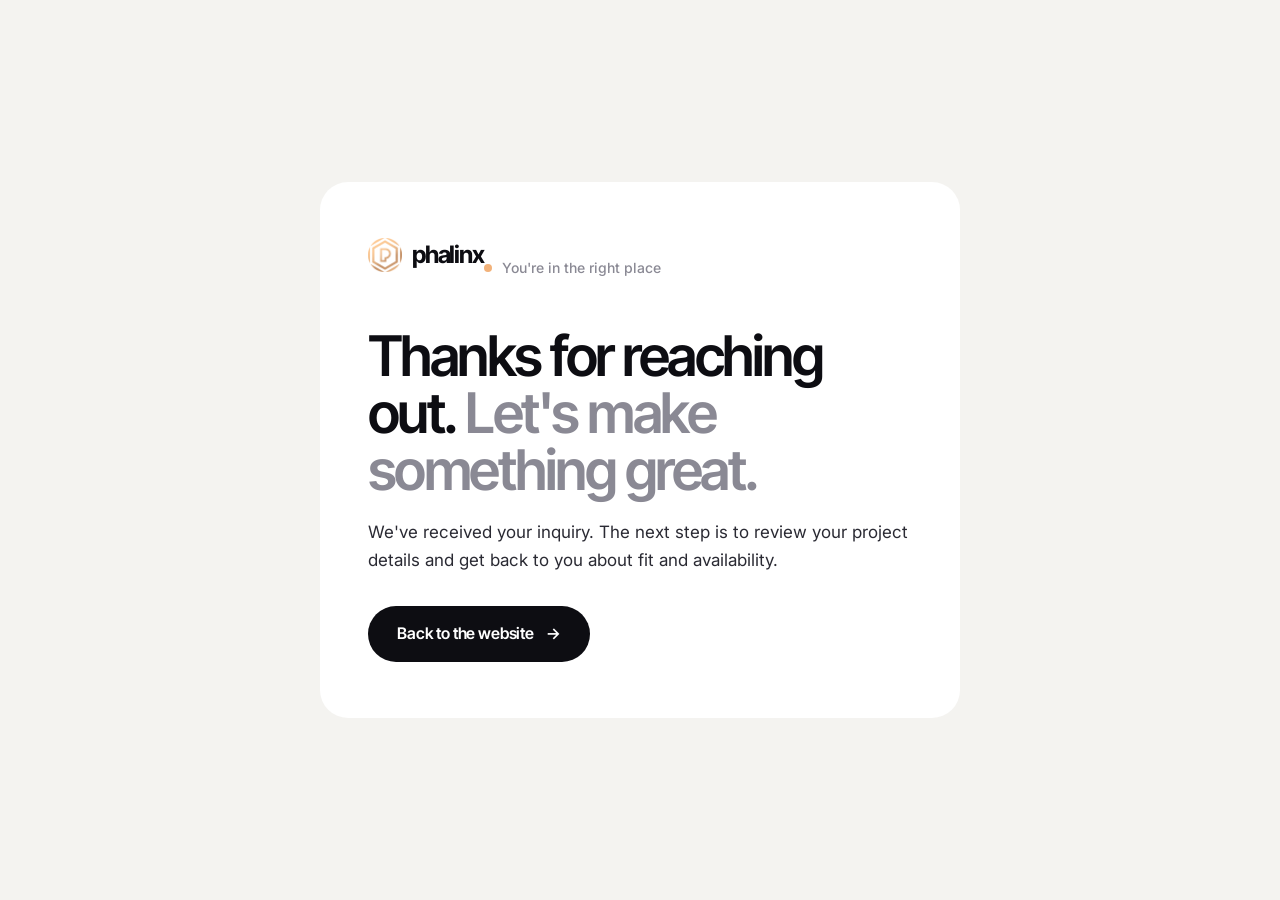
==== commit 163f8eb5: "Redesign site with editorial studio look and Unsplash photography Co-Authored-By: Claude Opus 5.5 <n" ====
--- a/thank-you.html
+++ b/thank-you.html
@@ -1 +1 @@
-<!doctype html><html lang="en"><head><meta charset="utf-8"><meta name="viewport" content="width=device-width, initial-scale=1"><meta name="theme-color" content="#171729"><meta name="robots" content="noindex"><link rel="icon" type="image/png" href="favicon.png"><link rel="stylesheet" href="styles.css"><title>Thank You — Phalinx</title></head><body class="thanks-page"><main class="thanks-card"><a href="/" class="brand" aria-label="Phalinx home"><img src="assets/phalinx-mark.png" alt="" width="45" height="45"><span>PHALINX<span class="brand-dot">.</span></span></a><div class="thanks-symbol" aria-hidden="true">✳</div><span class="section-kicker">YOU'RE IN THE RIGHT PLACE</span><h1>Thanks for reaching out.<br><em>Let's make something great.</em></h1><p>We've received your inquiry. The next step is to review your project details and get back to you about fit and availability.</p><a class="button button--navy" href="/">Back to the website <span aria-hidden="true">↗</span></a></main></body></html>
+<!doctype html><html lang="en"><head><meta charset="utf-8"><meta name="viewport" content="width=device-width, initial-scale=1"><meta name="theme-color" content="#f4f3f0"><meta name="robots" content="noindex"><link rel="icon" type="image/png" href="favicon.png"><link rel="preconnect" href="https://fonts.googleapis.com"><link rel="preconnect" href="https://fonts.gstatic.com" crossorigin><link href="https://fonts.googleapis.com/css2?family=Inter+Tight:wght@500;600;700&family=Inter:wght@400;500;600&display=swap" rel="stylesheet"><link rel="stylesheet" href="styles.css"><title>Thank You — Phalinx</title></head><body class="thanks-page"><main class="thanks-card"><a href="/" class="brand" aria-label="Phalinx home"><img class="brand-mark" src="assets/phalinx-mark.png" alt="" width="34" height="34"><span>phalinx</span></a><span class="kicker">You're in the right place</span><h1>Thanks for reaching out. <span class="muted">Let's make something great.</span></h1><p>We've received your inquiry. The next step is to review your project details and get back to you about fit and availability.</p><a class="button button--dark" href="/">Back to the website <span class="arrow" aria-hidden="true">→</span></a></main></body></html>
--- a/styles.css
+++ b/styles.css
@@ -1,163 +1,388 @@
-:root{--navy:#171729;--navy-deep:#12121f;--ink:#21212c;--muted:#767581;--ivory:#f7f6f2;--white:#fff;--peach:#fbc893;--peach-dark:#b7774e;--line:#e4e0dc;--line-dark:rgba(255,255,255,.17);--sans:'Manrope','Avenir Next',Arial,sans-serif;--body:'DM Sans','Helvetica Neue',Arial,sans-serif;--serif:'Instrument Serif',Georgia,serif;--max:1240px;--ease:cubic-bezier(.2,.7,.2,1)}
-*{box-sizing:border-box}html{scroll-behavior:smooth;scroll-padding-top:90px}body{margin:0;background:var(--ivory);color:var(--ink);font-family:var(--body);font-size:16px;line-height:1.6;-webkit-font-smoothing:antialiased}a{color:inherit;text-decoration:none}button,input,select,textarea{font:inherit}button{cursor:pointer}img{max-width:100%;height:auto;display:block}::selection{background:var(--peach);color:var(--navy)}:focus-visible{outline:3px solid #e99f63;outline-offset:4px}.container{width:min(calc(100% - 80px),var(--max));margin-inline:auto}.skip-link{position:fixed;z-index:10000;top:-80px;left:12px;background:var(--peach);padding:10px 16px;color:var(--navy)}.skip-link:focus{top:12px}.visually-hidden{position:absolute;width:1px;height:1px;padding:0;margin:-1px;overflow:hidden;clip:rect(0,0,0,0);white-space:nowrap;border:0}
-/* NAV */
-.site-header{height:90px;background:var(--navy);color:var(--white);position:relative;z-index:10;border-bottom:1px solid rgba(255,255,255,.12)}.nav-container{height:100%;display:flex;align-items:center;justify-content:space-between}.brand{display:inline-flex;align-items:center;gap:10px;font-family:var(--sans);font-size:23px;font-weight:800;letter-spacing:-.055em;line-height:1}.brand-mark{height:43px;width:43px;object-fit:contain}.brand-dot{color:var(--peach)}.primary-links{display:flex;align-items:center;gap:36px}.primary-links>a:not(.nav-cta){font-size:13px;font-weight:600;color:#e1e0e7;transition:color .2s}.primary-links>a:hover{color:var(--peach)}.primary-links .nav-cta{border:1px solid rgba(255,255,255,.5);border-radius:99px;padding:12px 19px;display:inline-flex;align-items:center;gap:23px;font-family:var(--sans);font-size:12px;font-weight:800;transition:background .2s,color .2s}.primary-links .nav-cta:hover{background:var(--peach);border-color:var(--peach);color:var(--navy)}.nav-toggle{display:none}
-/* GLOBAL */
-.section{padding:125px 0}.section-kicker{display:inline-block;letter-spacing:.19em;font-family:var(--sans);font-size:10px;font-weight:800;color:#a77554;margin-bottom:26px}.section-kicker--light{color:var(--peach)}.section-heading{display:flex;align-items:end;justify-content:space-between;gap:60px;margin-bottom:58px}.section-heading>div{max-width:690px}.section-heading>p{max-width:320px;margin:0 0 6px;color:#62616b;font-size:15px;line-height:1.8}.section-heading h2,.offer-copy h2,.about-copy h2,.contact-intro h2,.faq-grid h2{font-family:var(--sans);font-size:clamp(39px,4.3vw,62px);line-height:1.14;letter-spacing:-.065em;margin:0;font-weight:800}.section-heading em,.offer-copy em,.about-copy em,.contact-intro em,.faq-grid em{font-family:var(--serif);font-weight:400;letter-spacing:-.035em;color:#b37a58;font-size:1.13em}.text-link{display:inline-flex;align-items:center;gap:24px;font-size:13px;font-family:var(--sans);font-weight:800;border-bottom:1px solid #b78364;padding-bottom:9px;transition:gap .25s}.text-link:hover{gap:36px}.button{display:inline-flex;justify-content:space-between;align-items:center;gap:40px;padding:16px 24px;border-radius:3px;border:0;font-family:var(--sans);font-weight:800;font-size:12px;letter-spacing:.01em;line-height:1.25;transition:transform .2s var(--ease),background .2s,color .2s}.button:hover{transform:translateY(-2px)}.button--peach{background:var(--peach);color:var(--navy)}.button--peach:hover{background:#f7b879}.button--navy{color:var(--white);background:var(--navy)}.button--navy:hover{background:#38374f}.button--full{width:100%}
+/* PHALINX 8.0 — clean editorial studio look */
+:root{
+  --bg:#ffffff;
+  --bg-soft:#f4f3f0;
+  --ink:#0d0d12;
+  --ink-2:#2a2a33;
+  --muted:#8a8994;
+  --line:#e7e5e1;
+  --dark:#0d0d12;
+  --dark-2:#17171f;
+  --dark-line:rgba(255,255,255,.12);
+  --accent:#f2b27a;
+  --accent-ink:#b9784a;
+  --radius-lg:28px;
+  --radius:20px;
+  --radius-sm:12px;
+  --display:'Inter Tight','Helvetica Neue',Arial,sans-serif;
+  --body:'Inter','Helvetica Neue',Arial,sans-serif;
+  --max:1360px;
+  --gutter:40px;
+  --ease:cubic-bezier(.2,.7,.2,1);
+}
+*{box-sizing:border-box}
+html{scroll-behavior:smooth;scroll-padding-top:84px}
+body{margin:0;background:var(--bg);color:var(--ink);font-family:var(--body);font-size:16px;line-height:1.6;-webkit-font-smoothing:antialiased;text-rendering:optimizeLegibility}
+a{color:inherit;text-decoration:none}
+button,input,select,textarea{font:inherit;color:inherit}
+button{cursor:pointer}
+img{max-width:100%;height:auto;display:block}
+figure{margin:0}
+::selection{background:var(--accent);color:var(--ink)}
+:focus-visible{outline:2px solid var(--accent-ink);outline-offset:3px;border-radius:4px}
+.container{width:min(calc(100% - var(--gutter)*2),var(--max));margin-inline:auto}
+.skip-link{position:fixed;z-index:10000;top:-80px;left:12px;background:var(--ink);color:#fff;padding:10px 16px;border-radius:999px}
+.skip-link:focus{top:12px}
+.visually-hidden{position:absolute;width:1px;height:1px;padding:0;margin:-1px;overflow:hidden;clip:rect(0,0,0,0);white-space:nowrap;border:0}
+.muted{color:var(--muted)}
+
+/* Image frames fall back to a soft tone if a remote photo can't load */
+.hero-media,.work-media,.service-thumb,.phase-media,.about-photo{background:linear-gradient(135deg,#ece9e4,#d9d4cc);overflow:hidden}
+.hero-media img,.work-media img,.service-thumb img,.phase-media img,.about-photo img{width:100%;height:100%;object-fit:cover}
+
+/* TYPE */
+.h-xl{font-family:var(--display);font-weight:600;font-size:clamp(40px,5.6vw,84px);line-height:1;letter-spacing:-.045em;margin:0}
+.h-lg{font-family:var(--display);font-weight:600;font-size:clamp(30px,3.6vw,52px);line-height:1.06;letter-spacing:-.035em;margin:0}
+.h-md{font-family:var(--display);font-weight:600;font-size:clamp(28px,2.8vw,40px);line-height:1.08;letter-spacing:-.03em;margin:0}
+.kicker{display:inline-flex;align-items:center;gap:10px;font-size:14px;font-weight:500;color:var(--muted);margin-bottom:22px}
+.kicker::before{content:"";width:8px;height:8px;border-radius:50%;background:var(--accent)}
+.kicker--light{color:rgba(255,255,255,.6)}
+
+/* BUTTONS */
+.button{display:inline-flex;align-items:center;justify-content:center;gap:12px;height:56px;padding:0 28px;border-radius:999px;border:1px solid transparent;font-family:var(--display);font-size:16px;font-weight:600;letter-spacing:-.01em;transition:background .25s var(--ease),color .25s var(--ease),border-color .25s var(--ease),transform .25s var(--ease)}
+.button .arrow,.text-link .arrow,.footer-big-link .arrow{display:inline-block;transition:transform .3s var(--ease)}
+.button:hover .arrow,.text-link:hover .arrow,.footer-big-link:hover .arrow{transform:translateX(4px)}
+.button--dark{background:var(--ink);color:#fff}
+.button--dark:hover{background:#2c2c36}
+.button--ghost{border-color:var(--line);color:var(--ink)}
+.button--ghost:hover{border-color:var(--ink)}
+.button--outline{border-color:var(--ink);color:var(--ink);background:transparent}
+.button--outline:hover{background:var(--ink);color:#fff}
+.button--accent{background:var(--accent);color:var(--ink)}
+.button--accent:hover{background:#fff}
+.button--full{width:100%}
+.text-link{display:inline-flex;align-items:center;gap:10px;font-family:var(--display);font-weight:600;font-size:17px;border-bottom:1px solid currentColor;padding-bottom:4px}
+.pill{display:inline-flex;align-items:center;gap:10px;height:36px;padding:0 16px;border:1px solid var(--line);border-radius:999px;font-size:14px;font-weight:500}
+.pill-dot{width:8px;height:8px;border-radius:50%;background:#33c46b;box-shadow:0 0 0 4px rgba(51,196,107,.15)}
+.badge{display:inline-flex;align-items:center;height:28px;padding:0 12px;border-radius:999px;background:var(--accent);color:var(--ink);font-size:12px;font-weight:600}
+.badge--soft{background:var(--bg-soft);color:var(--ink-2)}
+.tags{list-style:none;margin:0;padding:0;display:flex;flex-wrap:wrap;gap:8px}
+.tags li{height:32px;display:inline-flex;align-items:center;padding:0 14px;border-radius:999px;background:var(--bg-soft);font-size:13px;font-weight:500;color:var(--ink-2)}
+.tags--dark li{background:rgba(255,255,255,.08);color:rgba(255,255,255,.78)}
+
+/* HEADER */
+.site-header{position:sticky;top:0;z-index:50;height:76px;background:rgba(255,255,255,.86);backdrop-filter:saturate(180%) blur(16px);-webkit-backdrop-filter:saturate(180%) blur(16px);border-bottom:1px solid transparent;transition:border-color .3s}
+.site-header.is-scrolled{border-bottom-color:var(--line)}
+.nav-container{height:100%;display:flex;align-items:center;justify-content:space-between}
+.brand{display:inline-flex;align-items:center;gap:10px;font-family:var(--display);font-size:24px;font-weight:700;letter-spacing:-.05em;line-height:1}
+.brand-mark{width:34px;height:34px;object-fit:contain}
+.primary-links{display:flex;align-items:center;gap:34px}
+.primary-links>a:not(.nav-cta){font-size:15px;font-weight:500;color:var(--ink-2);position:relative}
+.primary-links>a:not(.nav-cta)::after{content:"";position:absolute;left:0;right:0;bottom:-4px;height:1px;background:currentColor;transform:scaleX(0);transform-origin:left;transition:transform .3s var(--ease)}
+.primary-links>a:not(.nav-cta):hover::after{transform:scaleX(1)}
+.nav-cta{display:inline-flex;align-items:center;height:44px;padding:0 20px;border-radius:999px;background:var(--ink);color:#fff;font-family:var(--display);font-size:15px;font-weight:600;transition:background .2s}
+.nav-cta:hover{background:#2c2c36}
+.nav-toggle{display:none}
+
 /* HERO */
-.hero{background:var(--navy);color:var(--white);position:relative;overflow:hidden}.hero-glow{position:absolute;right:-200px;top:-320px;width:800px;height:800px;background:radial-gradient(circle,rgba(251,200,147,.08),transparent 65%);pointer-events:none}.hero-grid{display:grid;grid-template-columns:1.03fr .97fr;gap:36px;align-items:center;min-height:720px;padding-block:55px 78px}.hero-copy{position:relative;z-index:2}.eyebrow{font-family:var(--sans);font-size:10px;font-weight:800;letter-spacing:.15em;display:flex;gap:15px;align-items:center}.eyebrow--light{color:#dbc0ad}.eyebrow-line{display:inline-block;width:28px;height:1px;background:var(--peach)}.hero h1{font-family:var(--sans);font-size:clamp(48px,5.45vw,78px);letter-spacing:-.068em;line-height:1.11;font-weight:800;margin:31px -25px 22px 0}.hero h1 em{display:inline;font-family:var(--serif);font-size:1.13em;line-height:.91;color:var(--peach);font-weight:400;letter-spacing:-.033em}.hero-copy>p{font-size:16px;line-height:1.9;max-width:495px;color:#d4d0d5;margin:32px 0}.hero-actions{display:flex;align-items:center;gap:35px}.text-link--light{color:#f6f2f0;border-color:#9d8992}.hero-footnote{font-size:10px;letter-spacing:.06em;font-family:var(--sans);font-weight:700;color:#a9a6b0;margin-top:79px;display:flex;gap:10px;align-items:center;white-space:normal}.hero-footnote .dot{height:6px;width:6px;border-radius:50%;background:var(--peach);margin-right:4px}.slash{color:#514f63}
-.hero-art{min-height:530px;position:relative;display:flex;justify-content:center;align-items:center}.hero-art-halo{position:absolute;width:490px;height:490px;border:1px solid rgba(251,200,147,.18);border-radius:50%;transform:translate(12px,0)}.hero-art-halo:before{content:'';position:absolute;inset:43px;border:1px solid rgba(251,200,147,.15);border-radius:50%}.hero-art-halo:after{content:'';position:absolute;inset:87px;border:1px solid rgba(251,200,147,.09);border-radius:50%}.hero-mockup{width:402px;height:453px;transform:rotate(-5deg) translate(-5px,2px);background:#faead7;box-shadow:24px 40px 60px rgba(0,0,0,.32);border:6px solid #f3e5d5;position:relative;z-index:1}.mockup-topbar{height:28px;background:#f9f7f3;display:flex;align-items:center;gap:6px;padding:0 11px}.mock-dot{height:6px;width:6px;background:#d5c8c1;border-radius:50%}.mock-address{margin-left:auto;letter-spacing:.13em;font-size:7px;font-weight:800;color:#888}.mockup-body{height:calc(100% - 28px);background:#d68368;overflow:hidden;position:relative}.mockup-head{position:absolute;top:23px;left:26px;right:25px;display:flex;justify-content:space-between;align-items:start;z-index:2}.mock-logo{font-family:var(--serif);font-style:italic;font-size:38px;line-height:1;color:#fff5df;letter-spacing:-.04em}.mock-logo span{font:9px var(--sans);vertical-align:top;margin-left:2px}.mock-mini{font-size:7px;letter-spacing:.12em;color:#fff6eb;padding-top:8px}.mockup-feature{height:273px;position:relative;margin-top:72px;overflow:hidden}.mock-orbit{position:absolute;border:2px solid rgba(255,232,207,.78);border-radius:50%;width:330px;height:330px;left:50%;top:-22px;transform:translateX(-50%)}.mock-orbit-2{width:245px;height:245px;top:21px;border-color:rgba(255,232,207,.75)}.mock-core{width:145px;height:145px;position:absolute;left:50%;top:66px;transform:translateX(-50%) rotate(45deg);border-radius:42% 58% 45% 55%;background:radial-gradient(circle at 30% 25%,#fff6de,#ffd39c 35%,#d98261 80%);box-shadow:0 0 60px rgba(255,242,203,.7)}.mock-star{position:absolute;top:25px;left:47%;font-size:16px;color:#ffe5c1}.mockup-caption{position:absolute;left:28px;right:27px;bottom:20px;color:#fff8ed;display:flex;align-items:end;justify-content:space-between}.mockup-caption>span:first-child{font-family:var(--sans);font-size:31px;font-weight:800;letter-spacing:-.065em;line-height:.95}.mock-caption-note{font-size:8px;line-height:1.7;text-align:right}.floating-stamp{height:135px;width:135px;border-radius:50%;background:var(--peach);color:var(--navy);position:absolute;top:42px;right:-5px;z-index:3;display:flex;align-items:center;justify-content:center;gap:8px;transform:rotate(14deg);box-shadow:0 8px 30px rgba(0,0,0,.15)}.stamp-lines{font-size:36px}.floating-stamp>span:last-child{font-weight:800;font-size:10px;line-height:1.4;letter-spacing:.04em}.floating-tag{position:absolute;bottom:42px;left:0;z-index:2;background:#f8f4ed;display:flex;align-items:center;gap:15px;padding:15px 21px;color:#33313e;box-shadow:0 12px 30px rgba(0,0,0,.14);font-size:12px;line-height:1.35}.floating-square{height:24px;width:24px;background:linear-gradient(135deg,#ecb881,#bd8468);transform:rotate(18deg)}.art-label{position:absolute;bottom:2px;right:4px;font-size:8px;letter-spacing:.13em;color:#a4a1ae}.hero-bottom-line{height:1px;background:linear-gradient(90deg,transparent,rgba(255,255,255,.2),transparent)}
+.hero{padding:72px 0 40px}
+.hero-meta{display:flex;align-items:center;gap:20px;flex-wrap:wrap;margin-bottom:40px}
+.hero-meta-text{font-size:14px;color:var(--muted)}
+.hero-title{font-family:var(--display);font-weight:600;font-size:clamp(46px,8vw,128px);line-height:.95;letter-spacing:-.055em;margin:0;max-width:14ch}
+.hero-row{display:flex;justify-content:space-between;align-items:flex-end;gap:48px;margin-top:48px}
+.hero-lede{max-width:520px;margin:0;font-size:19px;line-height:1.55;color:var(--ink-2)}
+.hero-actions{display:flex;gap:12px;flex-wrap:wrap}
+.hero-media{position:relative;margin-top:64px;border-radius:var(--radius-lg);aspect-ratio:16/8}
+.hero-media img{transform:scale(1.04);transition:transform 1.6s var(--ease)}
+.hero-media.is-visible img{transform:scale(1)}
+.hero-media-card{position:absolute;left:28px;bottom:28px;display:grid;gap:4px;max-width:320px;padding:22px 24px;border-radius:var(--radius);background:rgba(255,255,255,.92);backdrop-filter:blur(10px)}
+.hero-media-label{font-size:12px;font-weight:600;color:var(--accent-ink);text-transform:uppercase;letter-spacing:.08em}
+.hero-media-card strong{font-family:var(--display);font-size:22px;letter-spacing:-.03em;line-height:1.15}
+.hero-media-card span:last-child{font-size:14px;color:var(--muted)}
+
+/* MARQUEE */
+.marquee{overflow:hidden;padding:36px 0;border-block:1px solid var(--line);margin-top:56px}
+.marquee-track{display:flex;width:max-content;gap:40px;align-items:center;animation:marquee 40s linear infinite;font-family:var(--display);font-size:clamp(28px,3.4vw,52px);font-weight:600;letter-spacing:-.04em;white-space:nowrap}
+.marquee-track .star{color:var(--accent);font-size:.7em}
+@keyframes marquee{to{transform:translateX(-50%)}}
+
+/* SECTIONS */
+.section{padding:140px 0}
+.section-head{display:grid;grid-template-columns:1.6fr 1fr;align-items:end;gap:64px;margin-bottom:72px}
+.section-head>p{margin:0;max-width:420px;justify-self:end;font-size:17px;line-height:1.65;color:var(--ink-2)}
+.section-head--dark>p{color:rgba(255,255,255,.66)}
+.split-head{display:grid;grid-template-columns:1fr 3fr;gap:40px;margin-bottom:88px}
+.split-head .kicker{margin-top:14px}
+
 /* PRINCIPLES */
-.principles{background:#f4eee7;border-bottom:1px solid var(--line)}.principles-grid{display:grid;grid-template-columns:repeat(3,1fr)}.principles-grid>div{display:flex;justify-content:center;gap:17px;align-items:center;padding:25px 12px;font-family:var(--sans);font-size:11px;font-weight:800;letter-spacing:.02em}.principles-grid>div+div{border-left:1px solid #ded8d0}.principle-number{color:#b47f5c;font-size:10px}
+.principles{padding-bottom:120px}
+.stats-grid{display:grid;grid-template-columns:repeat(4,1fr);border-top:1px solid var(--line)}
+.stat{padding:36px 32px 0 0}
+.stat+.stat{padding-left:32px;border-left:1px solid var(--line)}
+.stat-num{display:block;font-family:var(--display);font-size:clamp(44px,4.4vw,68px);font-weight:600;letter-spacing:-.05em;line-height:1;margin-bottom:28px}
+.stat h3{font-family:var(--display);font-size:20px;font-weight:600;letter-spacing:-.02em;margin:0 0 8px}
+.stat p{margin:0;color:var(--muted);font-size:15px}
+
 /* WORK */
-.work-section{background:var(--ivory)}.work-grid{display:grid;grid-template-columns:1fr 1fr;gap:33px}.work-card--big{grid-column:span 2}.work-visual{min-height:350px;position:relative;overflow:hidden;display:flex;align-items:center;justify-content:center;isolation:isolate}.work-card--big .work-visual{min-height:505px}.work-visual--events{background:#d9aa94;background-image:radial-gradient(circle at 26% 55%,rgba(255,239,217,.43),transparent 40%),linear-gradient(115deg,#cf9d89,#e6c5aa)}.events-poster{width:360px;height:430px;background:#f3dec4;transform:rotate(-7deg) translate(-50px,25px);box-shadow:24px 25px 55px rgba(74,53,45,.24);padding:25px 25px 18px;position:relative}.events-poster-head{font-family:var(--serif);font-style:italic;font-size:52px;letter-spacing:-.07em;line-height:1;color:#7b4c46}.events-poster-head span{font:7px var(--sans);vertical-align:top;letter-spacing:0}.events-poster-image{height:246px;background:#b57160;position:relative;overflow:hidden;margin-top:9px}.events-sun{position:absolute;top:32px;left:50%;transform:translateX(-50%);width:144px;height:144px;border-radius:50%;background:#ffe2a5;box-shadow:0 0 70px #efba9a}.events-arch{border:17px solid #713e40;border-bottom:0;border-radius:120px 120px 0 0;position:absolute;bottom:-2px;width:120px;height:190px;left:55px}.events-arch.a2{left:120px;border-color:#e0a288;height:156px;width:98px}.events-arch.a3{left:197px;border-color:#814e4a;height:195px;width:102px}.events-poster-foot{margin-top:13px;font-family:var(--sans);font-size:17px;line-height:1.05;font-weight:800;letter-spacing:-.04em;color:#7d4b4a}.events-mobile{width:235px;height:390px;background:#f5ede3;transform:rotate(7deg) translate(30px,27px);box-shadow:17px 25px 45px rgba(74,53,45,.23);border:6px solid #fff7ee;border-radius:22px;padding:17px 15px;position:relative}.events-mobile-top{font:italic 24px var(--serif);color:#7c4c46;display:flex;justify-content:space-between}.events-mobile-top span{font:13px var(--sans)}.events-mobile-shape{height:185px;margin-top:14px;background:radial-gradient(ellipse at 50% 15%,#f6d59c,#a95b51 67%);border-radius:90px 90px 5px 5px;position:relative;overflow:hidden}.events-mobile-shape:after{content:'';position:absolute;left:23%;bottom:-20px;width:90px;height:180px;border:20px solid #f4c2a3;border-bottom:0;border-radius:100px 100px 0 0}.events-mobile-copy{font-family:var(--sans);color:#7d4b4a;font-size:22px;line-height:1.05;font-weight:800;letter-spacing:-.05em;margin:14px 0}.events-mobile-copy i{font:italic 30px var(--serif)}.events-mobile-btn{padding:8px 10px;font-size:8px;font-weight:800;background:#814e4a;color:#fff;display:flex;justify-content:space-between}.concept-tag{position:absolute;right:24px;bottom:22px;font-family:var(--sans);font-size:8px;letter-spacing:.15em;font-weight:800;color:#fff;background:rgba(15,15,21,.35);padding:10px 12px;z-index:3}.concept-tag--light{color:#513d38;background:rgba(255,251,244,.65)}.work-info{display:flex;gap:20px;justify-content:space-between;align-items:end;padding:24px 0 9px}.work-number{font-size:10px;letter-spacing:.14em;font-family:var(--sans);font-weight:800;color:#a3765a}.work-info h3{font-size:19px;font-family:var(--sans);font-weight:800;letter-spacing:-.045em;margin:7px 0 6px}.work-info p{font-size:13px;color:#6b6971;margin:0;max-width:520px}.work-type{font-family:var(--sans);font-size:10px;color:#8a858c;white-space:nowrap}.work-visual--hospitality{background:#58715e;background-image:linear-gradient(125deg,#394e42,#708579)}.hotel-bar{position:absolute;top:25px;left:30px;right:30px;color:#dce7d0;font-weight:800;font-size:12px;letter-spacing:.12em;display:flex;justify-content:space-between}.hotel-bar span{font-size:8px;letter-spacing:.15em}.hotel-card{height:263px;width:310px;background:#e5ddc4;box-shadow:22px 25px 45px rgba(14,43,28,.25);transform:rotate(-6deg) translate(0,23px);padding:20px 25px;position:relative;overflow:hidden}.hotel-card>span{font-family:var(--sans);font-weight:800;font-size:21px;letter-spacing:-.065em;line-height:1.03;color:#244436}.hotel-arches{position:absolute;display:flex;gap:0;bottom:-25px;left:30px}.hotel-arches i{display:block;width:70px;height:130px;background:#829b70;border-radius:70px 70px 0 0;margin-left:-10px}.hotel-arches i:nth-child(2){height:165px;background:#3d7157}.hotel-arches i:nth-child(3){height:112px;background:#c2a77c}.hotel-card b{position:absolute;bottom:17px;right:13px;font:italic 20px var(--serif);color:#234333;z-index:1}.work-visual--digital{background:#b0b2c7;background-image:linear-gradient(138deg,#b4b3cb,#d1cddd)}.digital-card{position:relative;z-index:2;width:79%;max-width:420px;height:270px;background:#252541;color:white;transform:rotate(4deg);box-shadow:20px 26px 55px rgba(30,33,58,.24);padding:24px 25px;overflow:hidden}.digital-top{display:flex;justify-content:space-between;font-size:9px;letter-spacing:.12em;font-family:var(--sans);font-weight:800;color:#c8c7dd}.digital-title{font-family:var(--sans);font-size:clamp(30px,3.2vw,46px);font-weight:800;letter-spacing:-.065em;line-height:1.05;margin-top:26px;position:relative;z-index:2}.digital-title em{font-family:var(--serif);font-weight:400;color:var(--peach);font-size:1.18em}.digital-corner{position:absolute;bottom:20px;left:25px;right:25px;display:flex;justify-content:space-between;font-size:9px;line-height:1.3;color:#c5c2d5}.digital-corner>span:first-child{font-size:16px}.digital-orb{width:225px;height:225px;border-radius:50%;background:radial-gradient(circle at 30% 20%,#ffe7ce,#d59488 45%,#625a99);position:absolute;right:-50px;top:45px;z-index:1}.concept-disclosure{font-size:11px;line-height:1.7;color:#88838b;margin:29px 0 0}
-/* SERVICES */
-.services-section{background:var(--navy);color:#fff}.section-heading--dark>p{color:#b1afbb}.section-heading--dark em{color:var(--peach)}.service-row{border-top:1px solid var(--line-dark);padding:32px 8px 34px;display:grid;grid-template-columns:75px 1fr 40px;gap:20px;align-items:start}.service-row:last-child{border-bottom:1px solid var(--line-dark)}.service-index{color:var(--peach);font-size:11px;font-weight:800;padding-top:11px}.service-row h3{font-family:var(--sans);font-weight:800;letter-spacing:-.055em;font-size:31px;margin:0 0 9px}.service-row p{max-width:590px;font-size:14px;line-height:1.8;color:#bab8c4;margin:0 0 17px}.service-scope{font-size:10px;letter-spacing:.09em;color:#edc4a0;font-family:var(--sans);font-weight:700}.service-arrow{font-size:24px;color:var(--peach);padding-top:8px}
-/* OFFER */
-.offer-section{background:#f3ece4}.offer-grid{display:grid;grid-template-columns:1.06fr .94fr;gap:100px;align-items:center}.offer-copy h2{font-size:clamp(37px,4.5vw,59px)}.offer-copy>p{max-width:495px;color:#6d6566;line-height:1.95;margin:30px 0 39px}.offer-details{border-top:1px solid #d8cfc9;max-width:505px}.offer-details>div{border-bottom:1px solid #d8cfc9;padding:16px 5px;display:flex;gap:19px;font-size:13px;font-weight:600}.offer-details span{font:800 11px var(--sans);color:#aa775b}.offer-card{background:#fff;padding:37px 40px;box-shadow:0 25px 65px rgba(66,42,34,.09)}.offer-card-top{display:flex;justify-content:space-between;align-items:center;font:800 11px var(--sans);letter-spacing:.12em}.mini-spark{color:#b78161;font-size:27px}.offer-price-label{font-size:12px;color:#77717b;margin-top:32px}.offer-price{font:800 clamp(47px,5.2vw,75px)/1.25 var(--sans);letter-spacing:-.075em;color:var(--navy)}.offer-price span{font:700 11px var(--sans);letter-spacing:0;color:#8b8184}.offer-sub{margin:8px 0 24px;color:#67616a;font-size:13px}.check-list{padding:22px 0 0;margin:0 0 28px;border-top:1px solid #eee9e5;list-style:none}.check-list li{position:relative;padding:0 0 12px 29px;font-size:12px;color:#3a3740}.check-list li:before{content:'✓';font-weight:800;position:absolute;left:0;color:#bd845a}.offer-card .button{width:100%}.offer-small{font-size:10px;line-height:1.7;color:#918b90;margin:19px 0 0}
+.work{padding-top:40px}
+.work-grid{display:grid;grid-template-columns:1fr 1fr;gap:56px 32px}
+.work-card--wide{grid-column:1/-1}
+.work-media{position:relative;border-radius:var(--radius-lg);aspect-ratio:4/3.1}
+.work-card--wide .work-media{aspect-ratio:16/7.4}
+.work-media img{transition:transform 1s var(--ease)}
+.work-card:hover .work-media img{transform:scale(1.04)}
+.work-media::after{content:"";position:absolute;inset:0;background:linear-gradient(180deg,rgba(0,0,0,0) 45%,rgba(0,0,0,.55))}
+.work-tag{position:absolute;z-index:2;top:20px;left:20px;height:30px;display:inline-flex;align-items:center;padding:0 12px;border-radius:999px;background:rgba(255,255,255,.9);font-size:12px;font-weight:600}
+.work-overlay{position:absolute;z-index:2;left:32px;bottom:28px;right:32px;display:flex;justify-content:space-between;align-items:flex-end;gap:16px;color:#fff;font-size:15px}
+.work-logo{font-family:var(--display);font-weight:700;font-size:clamp(28px,3.4vw,52px);letter-spacing:-.05em;line-height:1}
+.work-logo sup{font-size:.35em}
+.work-info{display:flex;justify-content:space-between;align-items:flex-start;gap:24px;padding-top:24px}
+.work-info h3{font-family:var(--display);font-size:26px;font-weight:600;letter-spacing:-.03em;margin:0 0 6px}
+.work-info p{margin:0;color:var(--muted);max-width:520px}
+.work-info .tags{justify-content:flex-end;flex-shrink:0;max-width:260px}
+.disclosure{margin:56px 0 0;font-size:13px;color:var(--muted);max-width:760px}
+
+/* SERVICES (dark) */
+.services{background:var(--dark);color:#fff;border-radius:var(--radius-lg) var(--radius-lg) 0 0}
+.services .muted{color:rgba(255,255,255,.42)}
+.service-list{border-top:1px solid var(--dark-line)}
+.service{display:grid;grid-template-columns:120px 1fr 280px;gap:40px;align-items:center;padding:44px 0;border-bottom:1px solid var(--dark-line);transition:padding .4s var(--ease)}
+.service-index{font-family:var(--display);font-size:16px;color:rgba(255,255,255,.5)}
+.service-body h3{font-family:var(--display);font-size:clamp(34px,4vw,60px);font-weight:600;letter-spacing:-.045em;line-height:1;margin:0 0 16px}
+.service-body p{margin:0 0 20px;max-width:560px;color:rgba(255,255,255,.66);font-size:17px}
+.service-thumb{border-radius:var(--radius);aspect-ratio:4/3;opacity:.85;transform:scale(.96);transition:opacity .4s,transform .5s var(--ease)}
+.service:hover .service-thumb{opacity:1;transform:scale(1)}
+
+/* PACKAGES */
+.packages{background:var(--bg-soft)}
+.package-grid{display:grid;grid-template-columns:repeat(3,1fr);gap:20px}
+.package{display:flex;flex-direction:column;background:#fff;border-radius:var(--radius-lg);padding:36px 32px 32px}
+.package-top{display:flex;justify-content:space-between;align-items:center;min-height:28px;margin-bottom:56px}
+.package-label{font-size:14px;color:var(--muted);font-weight:500}
+.package h3{font-family:var(--display);font-size:34px;font-weight:600;letter-spacing:-.04em;line-height:1.05;margin:0 0 10px}
+.package-for{margin:0 0 32px;color:var(--muted);font-size:15px}
+.package-price{font-family:var(--display);font-size:64px;font-weight:600;letter-spacing:-.055em;line-height:1;margin:0}
+.package-price small{font-size:16px;font-weight:500;letter-spacing:0;color:var(--muted);margin-right:6px}
+.package-note{margin:10px 0 28px;font-size:14px;color:var(--muted)}
+.package-note--accent{color:var(--accent)}
+.package-list{list-style:none;margin:0 0 32px;padding:24px 0 0;border-top:1px solid var(--line);display:grid;gap:12px;flex:1}
+.package-list li{position:relative;padding-left:28px;font-size:15px;line-height:1.5}
+.package-list li::before{content:"";position:absolute;left:0;top:3px;width:18px;height:18px;border-radius:50%;background:var(--bg-soft) url("data:image/svg+xml,%3Csvg xmlns='http://www.w3.org/2000/svg' viewBox='0 0 18 18'%3E%3Cpath d='M5 9.2l2.6 2.6L13 6.4' fill='none' stroke='%230d0d12' stroke-width='1.6' stroke-linecap='round' stroke-linejoin='round'/%3E%3C/svg%3E") center/18px no-repeat}
+.package-foot{margin:14px 0 0;font-size:13px;color:var(--muted);text-align:center}
+.package--featured{background:var(--dark);color:#fff}
+.package--featured .package-label,.package--featured .package-for,.package--featured .package-foot,.package--featured .package-price small{color:rgba(255,255,255,.6)}
+.package--featured .package-list{border-color:var(--dark-line)}
+.package--featured .package-list li::before{background-color:rgba(255,255,255,.12);background-image:url("data:image/svg+xml,%3Csvg xmlns='http://www.w3.org/2000/svg' viewBox='0 0 18 18'%3E%3Cpath d='M5 9.2l2.6 2.6L13 6.4' fill='none' stroke='%23f2b27a' stroke-width='1.6' stroke-linecap='round' stroke-linejoin='round'/%3E%3C/svg%3E")}
+
+/* PAYMENTS */
+.payments{margin-top:120px}
+.payments-head{display:grid;grid-template-columns:1.4fr 1fr;gap:64px;align-items:end;margin-bottom:48px}
+.payments-head p{margin:0;color:var(--ink-2);font-size:17px;max-width:440px;justify-self:end}
+.payments-grid{display:grid;grid-template-columns:1fr 1.45fr;gap:20px}
+.pay-card{background:#fff;border-radius:var(--radius-lg);padding:40px;display:flex;flex-direction:column;align-items:flex-start}
+.pay-label{font-size:14px;color:var(--muted);font-weight:500}
+.pay-label-row{display:flex;justify-content:space-between;align-items:center;gap:12px;width:100%}
+.pay-card h4{font-family:var(--display);font-size:clamp(26px,2.4vw,34px);font-weight:600;letter-spacing:-.035em;line-height:1.1;margin:40px 0 14px}
+.pay-card p{margin:0 0 16px;color:var(--ink-2)}
+.pay-detail{font-size:14px;color:var(--muted)!important;margin-bottom:auto!important;padding-bottom:32px}
+.calc-label{font-size:13px;font-weight:600;margin:8px 0 8px}
+.calc-control{display:grid;grid-template-columns:1fr auto;gap:12px;width:100%;margin-bottom:20px}
+.calc-control select{height:56px;border:1px solid var(--line);border-radius:var(--radius-sm);padding:0 16px;background:#fff;font-weight:500}
+.calc-total{display:flex;flex-direction:column;justify-content:center;padding:0 20px;border-radius:var(--radius-sm);background:var(--bg-soft)}
+.calc-total span{font-size:12px;color:var(--muted)}
+.calc-total strong{font-family:var(--display);font-size:22px;letter-spacing:-.03em;line-height:1.1}
+.milestones{list-style:none;margin:0 0 28px;padding:0;width:100%;display:grid;gap:8px}
+.milestones li{display:grid;grid-template-columns:36px 1fr auto;gap:14px;align-items:center;padding:14px 16px;border:1px solid var(--line);border-radius:var(--radius-sm)}
+.milestones strong{display:block;font-size:15px}
+.milestones small{color:var(--muted);font-size:13px}
+.ms-dot{width:36px;height:36px;display:grid;place-items:center;border-radius:50%;background:var(--ink);color:#fff;font-size:14px;font-weight:600}
+.ms-amount{font-family:var(--display);font-size:22px;font-weight:600;letter-spacing:-.03em}
+.fineprint{font-size:13px;color:var(--muted);line-height:1.6;margin:24px 0 0;max-width:900px}
+
+/* PHASE */
+.phase{display:grid;grid-template-columns:1fr 1.1fr;gap:20px;margin-top:20px;background:#fff;border-radius:var(--radius-lg);padding:20px}
+.phase-media{border-radius:var(--radius);min-height:420px}
+.phase-body{padding:36px 28px 28px;display:flex;flex-direction:column;align-items:flex-start}
+.phase-body .h-md{margin-bottom:18px}
+.phase-body>p:not(.fineprint){color:var(--ink-2);margin:0 0 28px;max-width:540px}
+
 /* PROCESS */
-.process-section{background:#fff}.steps-grid{display:grid;grid-template-columns:repeat(4,1fr);gap:22px}.step{border-top:2px solid #1f1f31;padding-top:20px}.step-no{display:flex;justify-content:space-between;align-items:center;font:800 12px var(--sans);color:#b27855}.step-no span{font-size:22px;font-weight:400}.step h3{font:800 20px var(--sans);letter-spacing:-.035em;margin:48px 0 10px}.step p{font-size:13px;line-height:1.9;color:#65646c;margin:0}
+.steps{list-style:none;margin:0;padding:0;display:grid;grid-template-columns:repeat(4,1fr);gap:20px}
+.step{padding:32px 28px 36px;border-radius:var(--radius-lg);background:var(--bg-soft);min-height:300px;display:flex;flex-direction:column;transition:background .35s var(--ease),color .35s var(--ease)}
+.step:hover{background:var(--ink);color:#fff}
+.step:hover p{color:rgba(255,255,255,.66)}
+.step-no{font-family:var(--display);font-size:15px;font-weight:600;color:var(--accent-ink);margin-bottom:auto}
+.step h3{font-family:var(--display);font-size:30px;font-weight:600;letter-spacing:-.04em;margin:64px 0 10px}
+.step p{margin:0;color:var(--muted);font-size:15px;transition:color .35s}
+
 /* ABOUT */
-.about-section{background:#e9e4dc}.about-grid{display:grid;grid-template-columns:.9fr 1.1fr;gap:105px;align-items:center;padding-block:113px}.about-mark-wrap{background:var(--navy);min-height:430px;position:relative;display:flex;align-items:center;justify-content:center;overflow:hidden}.about-mark-wrap>img{position:relative;z-index:2;width:188px;height:188px}.about-outline{position:absolute;width:325px;height:325px;border-radius:50%;border:1px solid rgba(251,200,147,.26)}.about-outline:before,.about-outline:after{content:'';position:absolute;inset:42px;border:1px solid rgba(251,200,147,.2);border-radius:50%}.about-outline:after{inset:-45px;border-color:rgba(251,200,147,.14)}.about-mark-wrap>span{position:absolute;bottom:27px;left:0;width:100%;text-align:center;font-size:8px;font-family:var(--sans);font-weight:700;letter-spacing:.17em;color:#bea588}.about-copy p{color:#66616a;font-size:14px;line-height:1.92;max-width:570px}.about-copy p:first-of-type{margin-top:31px}.about-copy .text-link{margin-top:18px}
+.about{padding-top:40px}
+.about-grid{display:grid;grid-template-columns:1fr 1fr;gap:96px;align-items:center}
+.about-media{position:relative;padding-bottom:80px}
+.about-photo{border-radius:var(--radius-lg)}
+.about-photo--a{aspect-ratio:4/5;width:78%}
+.about-photo--b{position:absolute;right:0;bottom:0;width:46%;aspect-ratio:1;border:8px solid #fff}
+.about-badge{position:absolute;top:28px;right:6%;display:flex;align-items:center;gap:12px;padding:12px 18px 12px 12px;border-radius:999px;background:#fff;box-shadow:0 12px 40px rgba(0,0,0,.08);font-family:var(--display);font-weight:600;font-size:15px}
+.about-badge img{width:40px;height:40px}
+.about-copy .h-xl{margin-bottom:32px}
+.about-copy p{font-size:18px;color:var(--ink-2);margin:0 0 20px;max-width:540px}
+.about-copy .text-link{margin-top:16px}
+
 /* FAQ */
-.faq-section{background:#f9f8f5}.faq-grid{display:grid;grid-template-columns:.78fr 1.22fr;gap:90px}.faq-list{border-top:1px solid #d8d4d1}.faq-list details{border-bottom:1px solid #d8d4d1;padding:22px 3px}.faq-list summary{cursor:pointer;list-style:none;font:800 15px var(--sans);letter-spacing:-.02em;display:flex;justify-content:space-between;gap:20px;align-items:center}.faq-list summary::-webkit-details-marker{display:none}.faq-list summary:after{content:'+';font-family:var(--sans);font-size:23px;font-weight:400;line-height:1;color:#ad7857}.faq-list details[open] summary:after{content:'−'}.faq-list details p{font-size:13px;line-height:1.8;color:#67636b;max-width:585px;margin:14px 28px 5px 0}
+.faq{background:var(--bg-soft)}
+.faq-grid{display:grid;grid-template-columns:1fr 1.3fr;gap:80px;align-items:start}
+.faq-list{border-top:1px solid var(--line)}
+.faq-list details{border-bottom:1px solid var(--line)}
+.faq-list summary{list-style:none;cursor:pointer;display:flex;justify-content:space-between;align-items:center;gap:24px;padding:28px 0;font-family:var(--display);font-size:21px;font-weight:600;letter-spacing:-.02em}
+.faq-list summary::-webkit-details-marker{display:none}
+.faq-list summary::after{content:"+";flex-shrink:0;width:40px;height:40px;display:grid;place-items:center;border-radius:50%;background:#fff;font-size:22px;font-weight:400;transition:transform .3s var(--ease),background .3s}
+.faq-list details[open] summary::after{transform:rotate(45deg);background:var(--accent)}
+.faq-list details p{margin:-8px 0 28px;color:var(--ink-2);max-width:620px}
+
 /* CONTACT */
-.contact-section{background:var(--navy);padding:112px 0 120px;color:white}.contact-grid{display:grid;grid-template-columns:.86fr 1.14fr;gap:90px;align-items:start}.contact-intro h2{font-size:clamp(42px,4.7vw,67px)}.contact-intro em{color:var(--peach)}.contact-intro>p{max-width:370px;color:#bbb8c3;font-size:15px;line-height:1.95;margin-top:29px}.contact-aside{margin-top:100px;display:flex;gap:18px;align-items:center;color:#dbc5ac;font:800 10px var(--sans);line-height:1.75;letter-spacing:.13em}.contact-star{font-size:54px;font-weight:400;line-height:1;color:var(--peach)}.form-card{background:#fff;color:var(--ink);padding:39px 40px 35px}.form-heading h3{font:800 22px var(--sans);letter-spacing:-.045em;margin:0 0 5px}.form-heading p{font-size:13px;color:#88828a;margin:0 0 27px}.form-row{display:grid;grid-template-columns:1fr 1fr;gap:17px}.form-card label{font:800 11px var(--sans);display:block;letter-spacing:-.01em;margin-bottom:16px}.form-card label>span:not(.consent span){color:#ad7857}.form-card input:not([type=checkbox]),.form-card select,.form-card textarea{border-radius:1px;border:1px solid #ded8d2;background:#fbfaf8;color:#282630;width:100%;margin-top:8px;padding:13px 13px;outline-offset:1px;font:400 12px var(--body);min-height:44px}.form-card input:focus,.form-card select:focus,.form-card textarea:focus{border-color:#a87457;outline:2px solid #d5a786}.form-card input::placeholder,.form-card textarea::placeholder{color:#9f9aa0}.form-card textarea{resize:vertical;min-height:108px}.form-card .consent{font:400 11px/1.55 var(--body);color:#69636d;display:flex;gap:11px;align-items:flex-start;margin-top:2px;margin-bottom:20px}.consent input{accent-color:var(--navy);flex:0 0 auto;margin:3px 0 0}.form-note{font-size:10px;line-height:1.6;color:#938e96;margin:13px 0 0}.site-footer{background:#11111d;color:#fff;padding:45px 0 24px}.footer-grid{display:grid;grid-template-columns:1fr auto;gap:42px}.brand--footer{font-size:24px}.site-footer p{font-size:12px;color:#a29faa;margin:12px 0 0}.footer-links{display:flex;align-items:center;gap:27px;font:700 12px var(--sans)}.footer-links a:hover{color:var(--peach)}.footer-bottom{grid-column:1/-1;display:flex;justify-content:space-between;padding-top:26px;border-top:1px solid rgba(255,255,255,.14);font:11px var(--body);color:#9e9ba5;gap:20px}
-/* THANKS */
-.thanks-page{min-height:100vh;display:grid;place-items:center;background:#eee8df;padding:30px}.thanks-card{background:#fff;padding:65px;max-width:750px;width:100%;box-shadow:0 20px 55px rgba(30,30,50,.09)}.thanks-card .brand{color:var(--navy)}.thanks-symbol{font-size:65px;color:#b87b58;margin:50px 0 10px}.thanks-card h1{font:800 clamp(37px,5vw,56px)/1.2 var(--sans);letter-spacing:-.06em;margin:0 0 20px}.thanks-card h1 em{font:italic 1.17em var(--serif);color:#b87b58;letter-spacing:-.03em}.thanks-card>p{color:#77717a;max-width:450px;margin-bottom:35px}
-@media(max-width:1120px){.hero-grid{min-height:650px;grid-template-columns:1fr .91fr}.hero h1{font-size:clamp(44px,5.6vw,65px)}.hero-art{transform:scale(.85);margin:-50px}.offer-grid,.about-grid,.contact-grid{gap:55px}.section{padding:100px 0}.hero-footnote{margin-top:51px}}
-@media(max-width:880px){.container{width:min(calc(100% - 42px),var(--max))}.site-header{height:72px}.brand{font-size:21px}.brand-mark{height:36px;width:36px}.nav-toggle{height:42px;width:46px;display:grid;align-content:center;gap:7px;border:1px solid rgba(255,255,255,.3);background:transparent;padding:10px;z-index:12}.nav-toggle span{height:2px;background:#fff;width:100%;transition:transform .2s}.nav-toggle[aria-expanded=true] span:first-child{transform:translateY(4.5px) rotate(45deg)}.nav-toggle[aria-expanded=true] span:last-child{transform:translateY(-4.5px) rotate(-45deg)}.primary-links{display:none;position:absolute;top:71px;left:0;right:0;background:var(--navy);padding:22px;flex-direction:column;align-items:stretch;gap:0;box-shadow:0 20px 30px rgba(0,0,0,.15)}.primary-links.is-open{display:flex}.primary-links>a{padding:15px 10px;border-bottom:1px solid rgba(255,255,255,.09)}.primary-links .nav-cta{margin-top:17px;justify-content:space-between;padding:16px 18px}.hero-grid{grid-template-columns:1fr;gap:0;padding-top:75px;padding-bottom:45px}.hero h1{max-width:720px;font-size:clamp(52px,7.6vw,75px)}.hero-copy>p{max-width:610px}.hero-art{transform:none;min-height:515px;max-width:600px;width:100%;margin:25px auto 0}.hero-footnote{margin-top:42px}.section-heading{align-items:start;flex-direction:column;gap:19px}.section-heading>p{max-width:560px}.principles-grid>div{gap:10px;font-size:10px}.work-card--big .work-visual{min-height:435px}.offer-grid,.about-grid,.faq-grid,.contact-grid{grid-template-columns:1fr;gap:45px}.offer-card{max-width:650px;width:100%}.about-grid{padding-block:85px}.about-mark-wrap{min-height:360px;max-width:520px}.contact-aside{margin-top:38px}.contact-section{padding:90px 0}.steps-grid{grid-template-columns:1fr 1fr;row-gap:45px}.step h3{margin-top:24px}}
-@media(max-width:600px){.container{width:calc(100% - 36px)}.section{padding:76px 0}.section-kicker{margin-bottom:18px}.section-heading{margin-bottom:37px}.section-heading h2,.offer-copy h2,.about-copy h2,.faq-grid h2,.contact-intro h2{font-size:clamp(39px,10vw,52px)}.hero-grid{padding-top:60px}.hero h1{font-size:clamp(43px,10vw,64px);margin-right:0}.hero h1 em{font-size:1.1em}.hero-copy>p{font-size:14px;line-height:1.8}.hero-actions{align-items:flex-start;flex-direction:column;gap:25px}.hero-footnote{font-size:9px;gap:6px;margin-top:41px;flex-wrap:wrap}.hero-art{min-height:380px;margin:35px auto -2px;transform:scale(.77);transform-origin:center top;max-width:480px;width:calc(100% + 40px);height:420px}.hero-art-halo{width:405px;height:405px}.hero-mockup{width:365px;height:409px}.mockup-feature{height:238px}.mockup-caption>span:first-child{font-size:27px}.floating-stamp{right:-20px;top:15px;width:108px;height:108px}.floating-tag{left:-25px;bottom:31px}.art-label{bottom:-25px;right:0}.principles-grid{grid-template-columns:1fr}.principles-grid>div{justify-content:start;padding:16px 0}.principles-grid>div+div{border-left:0;border-top:1px solid #ded8d0}.work-grid{grid-template-columns:1fr;gap:37px}.work-card--big{grid-column:span 1}.work-card--big .work-visual{min-height:345px}.work-visual{min-height:300px}.events-poster{transform:rotate(-7deg) translate(-5px,20px) scale(.8);transform-origin:center;width:310px;margin-left:-80px}.events-mobile{transform:rotate(7deg) translate(10px,27px) scale(.8);transform-origin:center;margin-left:-25px}.work-info{flex-direction:column;align-items:start;gap:9px}.work-info h3{font-size:18px}.work-info p{font-size:12px}.service-row{grid-template-columns:35px 1fr 18px;gap:12px;padding:27px 0}.service-row h3{font-size:25px}.service-row p{font-size:13px}.service-scope{line-height:1.8;display:inline-block}.offer-grid,.about-grid,.faq-grid,.contact-grid{gap:40px}.offer-card{padding:28px 25px}.offer-price{font-size:58px}.steps-grid{grid-template-columns:1fr;gap:25px}.step{padding-top:12px}.step h3{margin:15px 0 7px}.step p{max-width:450px}.about-grid{padding-block:76px}.about-mark-wrap{min-height:320px}.faq-list details{padding:18px 0}.faq-list summary{font-size:13px}.contact-section{padding:76px 0}.form-card{padding:28px 23px}.form-row{grid-template-columns:1fr;gap:0}.contact-intro>p{font-size:14px}.contact-aside{margin-top:32px}.footer-grid{grid-template-columns:1fr}.footer-links{flex-wrap:wrap;gap:21px}.footer-bottom{flex-direction:column;gap:4px}.thanks-card{padding:30px}.thanks-symbol{margin:30px 0 10px}}
-@media(max-width:380px){.hero h1{font-size:40px}.hero-art{transform:scale(.65);margin-bottom:-64px;margin-left:-8%;}.mockup-caption>span:first-child{font-size:26px}.work-card--big .work-visual{min-height:315px}.events-poster{margin-left:-120px}.events-mobile{margin-left:-55px}.principles-grid>div{font-size:9px}.hero-actions .button{font-size:11px}}
-@media(prefers-reduced-motion:reduce){html{scroll-behavior:auto}*,*:before,*:after{animation-duration:.01ms!important;transition-duration:.01ms!important}}
-/* Prevent intrinsic mockup widths from enlarging the mobile viewport. */
-.work-card{min-width:0}.work-grid{grid-template-columns:repeat(2,minmax(0,1fr))}
-@media(max-width:600px){.work-grid{grid-template-columns:minmax(0,1fr)}.work-info{min-width:0}.work-visual{width:100%}}
-/* PHALINX 2.0 — three clear purchase paths, without a forced bundle */
-.pricing-heading{display:flex;align-items:end;justify-content:space-between;gap:70px;margin-bottom:53px}
-.pricing-heading>div:first-child{max-width:750px;min-width:0}
-.pricing-heading h2{font:800 clamp(42px,4.3vw,65px)/1.11 var(--sans);letter-spacing:-.067em;margin:0;color:var(--ink)}
-.pricing-heading h2 em,.phase-message h3 em{font:italic 1.14em var(--serif);letter-spacing:-.045em;color:#b37a58}
-.pricing-heading-note{max-width:350px;flex-shrink:1}
-.pricing-heading-note p{font-size:15px;line-height:1.85;color:#746c6f;margin:0 0 19px}
-.pricing-heading-footnote{font:800 9px var(--sans);letter-spacing:.18em;color:#b37a58}
-.package-grid{display:grid;grid-template-columns:repeat(3,minmax(0,1fr));gap:19px;align-items:stretch}
-.package-card{background:#fff;min-width:0;padding:31px 30px 28px;display:flex;flex-direction:column;position:relative;box-shadow:0 15px 38px rgba(66,42,34,.035)}
-.package-card--featured{background:var(--navy);color:#fff;box-shadow:0 28px 65px rgba(29,25,44,.14)}
-.package-topline{display:flex;align-items:center;justify-content:space-between;gap:10px;font:800 10px/1.5 var(--sans);letter-spacing:.14em;color:#ae7351;min-height:29px}
-.package-card--featured .package-topline{color:#f0b185}
-.package-top-icon{font:400 26px var(--sans);line-height:1}
-.package-ribbon{display:inline-block;align-self:flex-start;background:#f2b88d;color:#272032;padding:6px 9px;font:800 8px var(--sans);letter-spacing:.14em;position:absolute;top:77px;right:30px}
-.package-card h3{font:800 clamp(25px,2.7vw,36px)/1.12 var(--sans);letter-spacing:-.062em;margin:26px 0 13px;min-height:81px}
-.package-card h3 em{font:italic 1.09em var(--serif);letter-spacing:-.02em;color:#b77b58}
-.package-card--featured h3 em{color:#f1b488}
-.package-for{color:#777077;font-size:12px;line-height:1.75;margin:0;min-height:63px}
-.package-card--featured .package-for{color:#c7c2ce}
-.package-divider{border-top:1px solid #e6e0db;margin:20px 0 22px}
-.package-card--featured .package-divider{border-top-color:#494656}
-.package-price-label{font:500 11px var(--body);color:#87818b;margin:0 0 2px}
-.package-card--featured .package-price-label{color:#c2bac5}
-.package-price{font:800 clamp(41px,4.05vw,59px)/1.14 var(--sans);letter-spacing:-.073em;color:var(--navy);margin:0}
-.package-card--featured .package-price{color:#fff}
-.package-price span{font:800 9px var(--sans);letter-spacing:.02em;color:#928b97}
-.package-price-note{font-size:11px;line-height:1.5;color:#766f77;min-height:35px;margin:5px 0 0}
-.package-price-note--feature{color:#eab98f;font-weight:700}
-.package-benefits{margin:22px 0 25px;padding:21px 0 0;list-style:none;border-top:1px solid #eee9e5}
-.package-card--featured .package-benefits{border-top-color:#494656}
-.package-benefits li{position:relative;padding:0 0 13px 22px;font-size:12px;line-height:1.5;color:#3f3a42}
-.package-card--featured .package-benefits li{color:#efedf2}
-.package-benefits li:before{content:'✓';position:absolute;left:0;color:#b6805c;font-weight:800}
-.package-card--featured .package-benefits li:before{color:#f1b488}
-.package-footer{margin-top:auto}
-.package-footer .button{width:100%;gap:12px;min-height:48px;padding-inline:16px}
-.package-footer>p{font-size:10px;color:#8a838b;margin:15px 0 0;line-height:1.7}
-.package-card--featured .package-footer>p{color:#c8c2cc}
-.button--outline{background:transparent;color:var(--navy);border:1px solid #c9bcb1}
-.button--outline:hover{background:#f7eee7}
-.phase-panel{margin-top:24px;display:grid;grid-template-columns:56px minmax(0,1fr) auto;gap:25px;align-items:center;background:#e9ded4;border:1px solid #d8c6b9;padding:28px 30px}
-.phase-symbol{font-size:35px;color:#b77d5b;align-self:start}
-.phase-message .section-kicker{font-size:9px;margin:0 0 8px}
-.phase-message h3{font:800 clamp(21px,2.5vw,30px)/1.2 var(--sans);letter-spacing:-.045em;margin:0 0 10px}
-.phase-message>p{font-size:12px;line-height:1.85;color:#5a5254;margin:0}
-.phase-message .phase-fineprint{margin-top:12px;font-size:10px;line-height:1.7;color:#86777a}
-.phase-link{font:800 11px var(--sans);white-space:nowrap;display:inline-flex;gap:28px;align-items:center;border-bottom:1px solid #af8063;padding-bottom:10px}
-.phase-link:hover{color:#a66e4a}
-.selected-package-note{border:1px solid #ecd7c7;background:#fcf4ec;color:#795035;padding:11px 14px;font:700 12px/1.6 var(--sans);margin:-8px 0 22px}
-@media(max-width:1130px){.package-grid{gap:12px}.package-card{padding:27px 23px 24px}.package-ribbon{right:22px}}
-@media(max-width:940px){.pricing-heading{gap:24px;align-items:start;flex-direction:column}.pricing-heading-note{max-width:650px}.package-grid{grid-template-columns:repeat(2,minmax(0,1fr))}.package-card--featured{grid-column:1/-1}.package-card h3{min-height:auto}.package-for{min-height:auto}.package-benefits{flex-grow:1}.phase-panel{grid-template-columns:45px 1fr}.phase-link{grid-column:2;justify-self:start}}
-@media(max-width:630px){.pricing-heading{margin-bottom:35px}.pricing-heading h2{font-size:clamp(39px,10vw,52px)}.pricing-heading-note p{font-size:13px}.package-grid{grid-template-columns:1fr;gap:14px}.package-card--featured{grid-column:auto}.package-card{padding:30px 27px}.package-card h3{margin-top:22px;font-size:38px}.package-for{font-size:13px}.package-benefits li{font-size:12px}.package-price{font-size:58px}.phase-panel{grid-template-columns:1fr;gap:9px;padding:27px 25px}.phase-symbol{display:none}.phase-link{grid-column:1;margin-top:12px}.package-ribbon{top:78px}}
-
-
-/* PHALINX 3.0 — clear milestone payment options */
-.payment-panel{margin-top:26px;background:#fff;padding:42px 42px 28px;box-shadow:0 16px 45px rgba(52,32,28,.035);border:1px solid #e8ddd5}
-.payment-intro{display:flex;justify-content:space-between;align-items:end;gap:38px;border-bottom:1px solid #eae5e0;padding-bottom:27px}
-.payment-intro .section-kicker{font-size:9px;margin:0 0 13px}
-.payment-intro h3{font:800 clamp(28px,3.1vw,42px)/1.12 var(--sans);letter-spacing:-.055em;margin:0}
-.payment-intro h3 em,.payment-layout h4 em{font:italic 1.12em var(--serif);letter-spacing:-.015em;color:#b77b58}
-.payment-intro>p{max-width:385px;font-size:12px;line-height:1.8;color:#706a70;margin:0}
-.payment-layout{display:grid;grid-template-columns:.78fr 1.22fr;gap:0}
-.payment-simple,.payment-flexible{min-width:0;padding:29px 0 21px}
-.payment-simple{padding-right:40px;border-right:1px solid #eee8e2;display:flex;flex-direction:column}
-.payment-flexible{padding-left:40px}
-.payment-choice-heading{display:flex;align-items:center;gap:11px;font:800 10px/1.5 var(--sans);letter-spacing:.1em;color:#57515b;flex-wrap:wrap}
-.payment-choice-number{color:#b77b58;font-size:13px}
-.payment-pill{font-size:8px;letter-spacing:.1em;background:#f5e7da;color:#98633e;padding:5px 7px;margin-left:auto}
-.payment-layout h4{font:800 clamp(23px,2.7vw,31px)/1.16 var(--sans);letter-spacing:-.048em;margin:17px 0 12px}
-.payment-layout p{font-size:12px;color:#777077;line-height:1.8;margin:0}
-.payment-detail{display:block;border-left:2px solid #dab797;padding-left:13px;font-size:11px;line-height:1.6;color:#837780;margin-top:24px}
-.payment-link{font:800 11px var(--sans);border-bottom:1px solid #b77b58;align-self:flex-start;display:inline-flex;gap:27px;padding-bottom:9px;margin-top:auto;padding-top:38px}
-.payment-link:hover{color:#a66e4a}
-.payment-calculator-label{display:block;font:800 10px var(--sans);letter-spacing:.055em;margin:22px 0 8px;color:#56505a}
-.payment-calculator-control{display:flex;gap:13px;align-items:stretch}
-.payment-calculator-control select{width:100%;min-width:0;flex:1 1 60%;padding:12px 34px 12px 13px;min-height:48px;border:1px solid #d9d0ca;background-color:#faf8f5;color:#262332;font:700 11px var(--sans);appearance:auto;border-radius:0}
-.payment-calculator-control select:focus-visible,.form-row select:focus-visible{outline:2px solid #bc815f;outline-offset:2px}
-.payment-project-total{display:flex;align-items:flex-start;flex-direction:column;justify-content:center;flex:0 0 125px;padding-left:13px;border-left:1px solid #e4dbd4}
-.payment-project-total span{font-size:10px;color:#8b7c80}
-.payment-project-total strong{font:800 24px var(--sans);letter-spacing:-.06em;color:var(--navy)}
-.payment-milestones{margin:22px 0 21px;padding:0;list-style:none}
-.payment-milestones li{display:flex;align-items:center;gap:13px;min-width:0;padding:13px 0;border-top:1px solid #eee8e2}
-.payment-milestones li:last-child{border-bottom:1px solid #eee8e2}
-.payment-dot{height:28px;width:28px;border-radius:50%;background:#f1e4d9;color:#a87150;display:flex;align-items:center;justify-content:center;font:800 11px var(--sans);flex:0 0 auto}
-.payment-milestone-copy{min-width:0;flex:1;display:flex;flex-direction:column;gap:4px}
-.payment-milestone-copy strong{font:800 12px var(--sans);letter-spacing:-.015em}
-.payment-milestone-copy small{font-size:10px;line-height:1.5;color:#877e82}
-.payment-amount{font:800 clamp(17px,1.65vw,23px) var(--sans);white-space:nowrap;letter-spacing:-.055em;color:#292435}
-.button--payment{width:100%;justify-content:space-between;gap:14px;font-size:11px}
-.payment-footnote{border-top:1px solid #eee8e2;padding-top:17px;margin:7px 0 0;font-size:10px;line-height:1.8;color:#82777a}
-.form-row--payment{align-items:end;margin-top:3px}
-.form-payment-help{font-size:11px;line-height:1.7;color:#827883;align-self:center}
-@media(max-width:940px){.payment-panel{padding:32px 30px 25px}.payment-intro{align-items:start;flex-direction:column;gap:16px}.payment-intro>p{max-width:630px}.payment-simple{padding-right:24px}.payment-flexible{padding-left:24px}}
-@media(max-width:680px){.payment-layout{grid-template-columns:minmax(0,1fr)}.payment-simple{padding:23px 0 24px;border-right:0;border-bottom:1px solid #eee8e2}.payment-flexible{padding:25px 0 10px}.payment-panel{padding:26px 21px 23px}.payment-link{margin-top:4px;padding-top:20px}.payment-layout h4{font-size:30px}.payment-project-total{flex-basis:107px}.payment-project-total strong{font-size:22px}}
-@media(max-width:390px){.payment-calculator-control{flex-direction:column}.payment-project-total{flex-basis:auto;border-left:0;padding:0;flex-direction:row;justify-content:space-between;align-items:center}.payment-milestone-copy strong{font-size:11px}.payment-milestone-copy small{font-size:9px}}
-
-/* Hide keyboard skip navigation from visual browsing unless it has focus. */
-.skip-link:not(:focus){clip-path:inset(50%);height:1px;width:1px;overflow:hidden;white-space:nowrap;padding:0;border:0}
-.skip-link:focus{clip-path:none;width:auto;height:auto;overflow:visible;padding:10px 16px}
-
-
-/* PHALINX 4.0 — single inquiry form in a focused, accessible modal */
-.inquiry-modal{width:min(660px,calc(100% - 36px));max-width:660px;max-height:min(92dvh,900px);border:0;padding:0;margin:auto;background:transparent;color:var(--ink);box-shadow:0 30px 95px rgba(15,13,32,.38);overscroll-behavior:contain;overflow:hidden}
-.inquiry-modal::backdrop{background:rgba(17,16,35,.77);backdrop-filter:blur(5px)}
-.inquiry-modal-shell{max-height:min(92dvh,900px);display:flex;flex-direction:column;min-height:0;background:#fff}
-.inquiry-modal-toolbar{background:var(--navy);color:white;flex:0 0 auto;min-height:66px;padding:14px 24px;display:flex;align-items:center;justify-content:space-between;gap:12px}
-.inquiry-modal-brand{display:flex;align-items:center;gap:11px;font:800 11px/1.3 var(--sans);letter-spacing:.12em}
-.inquiry-modal-brand img{width:28px;height:28px;object-fit:contain}
-.inquiry-modal-separator{color:#c99978;padding-inline:5px}
-.inquiry-modal-close{border:1px solid rgba(255,255,255,.35);border-radius:100px;background:transparent;color:#fff;font:700 11px var(--sans);display:flex;align-items:center;gap:9px;padding:8px 14px;cursor:pointer;white-space:nowrap;min-height:40px}
-.inquiry-modal-close span:first-child{font-size:24px;font-weight:400;line-height:.65}
-.inquiry-modal-close:hover{background:var(--peach);color:var(--navy);border-color:var(--peach)}
-.inquiry-modal-hint{padding:11px 26px;background:#f5eee7;border-bottom:1px solid #e2d5c9;font:500 12px/1.6 var(--body);color:#756a66;flex:0 0 auto}
-.inquiry-modal-body{flex:1 1 auto;min-height:0;overflow-y:auto;overscroll-behavior:contain;scrollbar-gutter:stable}
-.inquiry-modal .form-card{padding:27px 30px 30px;width:100%;box-shadow:none}
-.inquiry-modal .form-heading p{margin-bottom:20px}
-.inquiry-open{overflow:hidden}
-@media(max-width:600px){
-  .inquiry-modal{width:calc(100% - 20px);max-height:calc(100dvh - 24px)}
-  .inquiry-modal-shell{max-height:calc(100dvh - 24px)}
-  .inquiry-modal-toolbar{padding:11px 14px;min-height:60px}
-  .inquiry-modal-brand{font-size:9px;letter-spacing:.08em}
-  .inquiry-modal-close{padding:7px 10px;font-size:10px}
-  .inquiry-modal-hint{padding:10px 17px;font-size:11px}
-  .inquiry-modal .form-card{padding:24px 17px 27px}
-}
-@media(prefers-reduced-motion:reduce){.inquiry-modal::backdrop{backdrop-filter:none}}
+.contact{background:var(--dark);color:#fff;padding:140px 0}
+.contact .muted{color:rgba(255,255,255,.42)}
+.contact-grid{display:grid;grid-template-columns:1fr 1.15fr;gap:80px;align-items:start}
+.contact-intro{position:sticky;top:120px}
+.contact-intro p{font-size:18px;color:rgba(255,255,255,.7);max-width:460px;margin:32px 0}
+.contact-points{list-style:none;margin:0;padding:0;display:grid;gap:12px}
+.contact-points li{display:flex;gap:12px;align-items:center;color:rgba(255,255,255,.82);font-size:15px}
+.contact-points li::before{content:"";width:8px;height:8px;border-radius:50%;background:var(--accent);flex-shrink:0}
+.form-card{background:#fff;color:var(--ink);border-radius:var(--radius-lg);padding:44px}
+.form-heading h3{font-family:var(--display);font-size:30px;font-weight:600;letter-spacing:-.035em;margin:0 0 6px}
+.form-heading p{margin:0 0 32px;color:var(--muted)}
+.form-row{display:grid;grid-template-columns:1fr 1fr;gap:16px;margin-bottom:16px}
+.form-card label{display:block;font-size:13px;font-weight:600}
+.form-card label:not(.consent)>span{color:var(--accent-ink)}
+.form-card label>input:not([type=checkbox]),.form-card label>select,.form-card label>textarea{display:block;margin-top:8px}
+.form-card input:not([type=checkbox]),.form-card select,.form-card textarea{width:100%;border:1px solid var(--line);border-radius:var(--radius-sm);background:#fff;padding:0 16px;height:52px;font-size:15px;font-weight:400;transition:border-color .2s,box-shadow .2s}
+.form-card textarea{height:auto;padding:14px 16px;resize:vertical;min-height:120px}
+.form-card input:focus,.form-card select:focus,.form-card textarea:focus{outline:none;border-color:var(--ink);box-shadow:0 0 0 4px rgba(13,13,18,.06)}
+.form-card select{appearance:none;background-image:url("data:image/svg+xml,%3Csvg xmlns='http://www.w3.org/2000/svg' width='12' height='8'%3E%3Cpath d='M1 1.5l5 5 5-5' fill='none' stroke='%230d0d12' stroke-width='1.5'/%3E%3C/svg%3E");background-repeat:no-repeat;background-position:right 16px center;padding-right:40px}
+.calc-control select{appearance:none;background-image:url("data:image/svg+xml,%3Csvg xmlns='http://www.w3.org/2000/svg' width='12' height='8'%3E%3Cpath d='M1 1.5l5 5 5-5' fill='none' stroke='%230d0d12' stroke-width='1.5'/%3E%3C/svg%3E");background-repeat:no-repeat;background-position:right 16px center;padding-right:40px}
+.form-row--payment{align-items:end}
+.form-help{font-size:13px;color:var(--muted);background:var(--bg-soft);border-radius:var(--radius-sm);padding:12px 14px;line-height:1.5}
+.message-label{margin-bottom:16px}
+.form-card .consent{display:flex;flex-direction:row;align-items:flex-start;gap:12px;font-weight:400;font-size:14px;color:var(--ink-2);margin-bottom:24px}
+.consent input{width:18px;height:18px;margin-top:2px;accent-color:var(--ink);flex-shrink:0}
+.selected-package-note{margin:0 0 16px;padding:12px 16px;border-radius:var(--radius-sm);background:#fdf1e6;color:#7a4a28;font-size:14px}
+.form-note{font-size:12px;color:var(--muted);margin:16px 0 0;line-height:1.55}
+
+/* FOOTER */
+.site-footer{background:var(--dark);color:#fff;padding:40px 0 32px;overflow:hidden}
+.footer-top{display:flex;justify-content:space-between;align-items:flex-end;gap:40px;padding:80px 0 56px;border-top:1px solid var(--dark-line)}
+.footer-cta p{margin:0 0 8px;color:rgba(255,255,255,.55);font-size:17px}
+.footer-big-link{display:inline-flex;align-items:center;gap:20px;font-family:var(--display);font-weight:600;font-size:clamp(44px,6vw,92px);letter-spacing:-.055em;line-height:1;transition:color .25s}
+.footer-big-link:hover{color:var(--accent)}
+.footer-links{display:grid;grid-template-columns:repeat(2,auto);gap:10px 48px}
+.footer-links a{color:rgba(255,255,255,.7);font-size:15px;transition:color .2s}
+.footer-links a:hover{color:#fff}
+.footer-wordmark{font-family:var(--display);font-weight:700;font-size:clamp(90px,24vw,360px);letter-spacing:-.075em;line-height:.8;color:rgba(255,255,255,.06);margin:16px 0 40px;white-space:nowrap;user-select:none}
+.footer-bottom{display:flex;justify-content:space-between;gap:20px;flex-wrap:wrap;font-size:13px;color:rgba(255,255,255,.45)}
+
+/* MODAL */
+.inquiry-modal{width:min(780px,calc(100% - 32px));max-height:calc(100dvh - 32px);padding:0;border:0;border-radius:var(--radius-lg);background:#fff;color:var(--ink);overflow:hidden}
+.inquiry-modal::backdrop{background:rgba(13,13,18,.55);backdrop-filter:blur(6px)}
+.inquiry-modal-shell{display:flex;flex-direction:column;max-height:calc(100dvh - 32px)}
+.inquiry-modal-toolbar{display:flex;justify-content:space-between;align-items:center;padding:16px 20px 16px 24px;border-bottom:1px solid var(--line)}
+.inquiry-modal-brand{display:flex;align-items:center;gap:10px;font-family:var(--display);font-weight:600}
+.inquiry-modal-close{display:inline-flex;align-items:center;gap:6px;height:40px;padding:0 16px;border:1px solid var(--line);border-radius:999px;background:#fff;font-size:14px;font-weight:500}
+.inquiry-modal-close:hover{border-color:var(--ink)}
+.inquiry-modal-hint{padding:12px 24px;background:var(--bg-soft);font-size:13px;color:var(--ink-2)}
+.inquiry-modal-body{overflow-y:auto;overscroll-behavior:contain}
+.inquiry-modal-body .form-card{border-radius:0;padding:32px}
+body.inquiry-open{overflow:hidden}
+
+/* REVEAL */
+.js .reveal{opacity:0;transform:translateY(28px);transition:opacity .9s var(--ease),transform .9s var(--ease)}
+.js .reveal.is-visible{opacity:1;transform:none}
+img.is-broken{visibility:hidden}
+
+/* THANK YOU */
+.thanks-page{min-height:100vh;display:grid;place-items:center;padding:40px 20px;background:var(--bg-soft)}
+.thanks-card{max-width:640px;background:#fff;border-radius:var(--radius-lg);padding:56px 48px;text-align:left}
+.thanks-card .brand{margin-bottom:56px}
+.thanks-card h1{font-family:var(--display);font-weight:600;font-size:clamp(36px,5vw,56px);letter-spacing:-.045em;line-height:1.02;margin:0 0 20px}
+.thanks-card p{color:var(--ink-2);font-size:17px;margin:0 0 32px}
+
+/* RESPONSIVE */
+@media (max-width:1100px){
+  .service{grid-template-columns:60px 1fr 200px;gap:28px}
+  .stats-grid{grid-template-columns:repeat(2,1fr)}
+  .stat:nth-child(3){padding-left:0;border-left:0}
+  .stat:nth-child(n+3){margin-top:40px}
+  .steps{grid-template-columns:repeat(2,1fr)}
+  .package-grid{grid-template-columns:1fr;max-width:620px;margin-inline:auto}
+  .payments-grid{grid-template-columns:1fr}
+  .about-grid{gap:56px}
+}
+@media (max-width:900px){
+  :root{--gutter:24px}
+  .nav-toggle{display:inline-flex;flex-direction:column;justify-content:center;gap:6px;width:44px;height:44px;border:1px solid var(--line);border-radius:50%;background:#fff;align-items:center;z-index:60}
+  .nav-toggle span{width:16px;height:1.5px;background:var(--ink);transition:transform .3s var(--ease)}
+  .nav-toggle[aria-expanded=true] span:first-child{transform:translateY(3.75px) rotate(45deg)}
+  .nav-toggle[aria-expanded=true] span:last-child{transform:translateY(-3.75px) rotate(-45deg)}
+  .primary-links{position:fixed;inset:76px 0 auto 0;height:calc(100dvh - 76px);flex-direction:column;align-items:flex-start;gap:4px;padding:24px var(--gutter);background:#fff;transform:translateY(-8px);opacity:0;visibility:hidden;transition:opacity .25s,transform .25s var(--ease),visibility .25s}
+  .primary-links.is-open{opacity:1;visibility:visible;transform:none}
+  .primary-links>a:not(.nav-cta){font-family:var(--display);font-size:36px;font-weight:600;letter-spacing:-.04em;padding:6px 0}
+  .primary-links>a:not(.nav-cta)::after{display:none}
+  .primary-links .nav-cta{margin-top:24px;height:56px;padding:0 28px;font-size:17px}
+  body.menu-open{overflow:hidden}
+  .section{padding:96px 0}
+  .section-head,.split-head,.payments-head{grid-template-columns:1fr;gap:24px;margin-bottom:48px}
+  .section-head>p,.payments-head p{justify-self:start}
+  .hero-row{flex-direction:column;align-items:flex-start;gap:32px}
+  .hero-media{aspect-ratio:4/3.4}
+  .work-grid{grid-template-columns:1fr;gap:48px}
+  .work-card--wide .work-media,.work-media{aspect-ratio:4/3.2}
+  .work-info{flex-direction:column;gap:16px}
+  .work-info .tags{justify-content:flex-start;max-width:none}
+  .service{grid-template-columns:1fr;gap:20px;padding:36px 0}
+  .service-thumb{display:none}
+  .phase{grid-template-columns:1fr}
+  .phase-media{min-height:260px}
+  .phase-body{padding:16px 8px 8px}
+  .about-grid,.faq-grid,.contact-grid{grid-template-columns:1fr;gap:56px}
+  .contact-intro{position:static}
+  .footer-top{flex-direction:column;align-items:flex-start}
+}
+@media (max-width:600px){
+  :root{--gutter:16px;--radius-lg:22px}
+  .hero{padding-top:44px}
+  .hero-meta{margin-bottom:28px}
+  .hero-meta-text{display:none}
+  .hero-lede{font-size:17px}
+  .hero-actions,.hero-actions .button{width:100%}
+  .hero-media{margin-top:40px}
+  .hero-media-card{left:12px;right:12px;bottom:12px;max-width:none;padding:16px 18px}
+  .hero-media-card strong{font-size:18px}
+  .stats-grid{grid-template-columns:1fr}
+  .stat,.stat+.stat{padding:28px 0 0;border-left:0;margin-top:0}
+  .stat+.stat{border-top:1px solid var(--line);margin-top:28px}
+  .steps{grid-template-columns:1fr}
+  .step{min-height:0}
+  .step h3{margin-top:40px}
+  .work-overlay{left:20px;right:20px;bottom:20px;flex-direction:column;align-items:flex-start;gap:6px}
+  .package{padding:28px 22px}
+  .package-price{font-size:52px}
+  .pay-card{padding:28px 22px}
+  .calc-control{grid-template-columns:1fr}
+  .calc-total{padding:12px 16px}
+  .milestones li{grid-template-columns:32px 1fr;padding:12px}
+  .ms-dot{width:32px;height:32px}
+  .ms-amount{grid-column:2;font-size:19px}
+  .form-card{padding:28px 20px}
+  .form-row{grid-template-columns:1fr}
+  .about-photo--a{width:86%}
+  .about-badge{top:16px;right:0}
+  .faq-list summary{font-size:18px;padding:22px 0}
+  .contact{padding:96px 0}
+  .inquiry-modal-body .form-card{padding:24px 18px}
+  .thanks-card{padding:40px 24px}
+}
+@media (prefers-reduced-motion:reduce){
+  html{scroll-behavior:auto}
+  .marquee-track{animation:none}
+  .reveal{opacity:1;transform:none;transition:none}
+  .hero-media img,.work-media img,.service-thumb{transition:none;transform:none}
+}
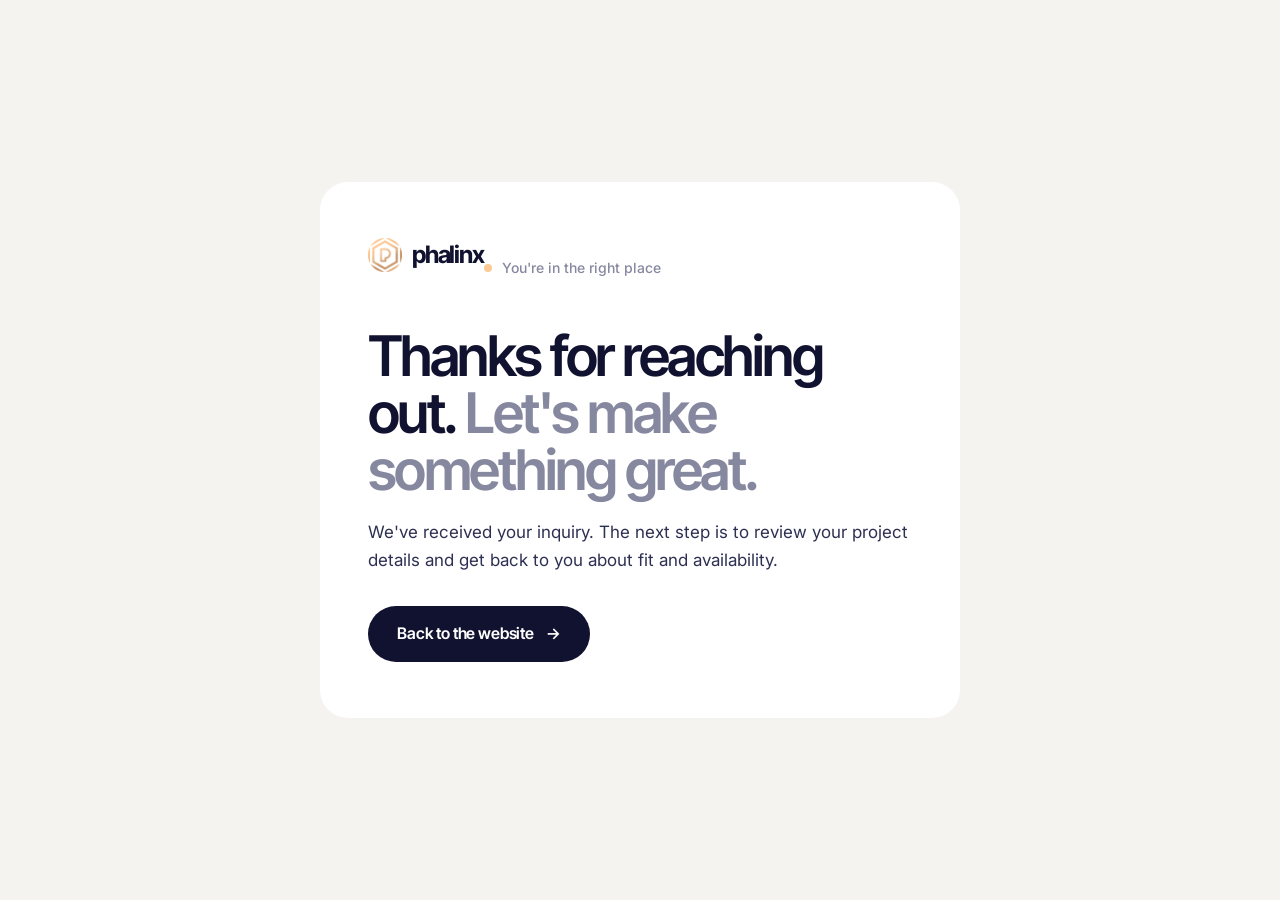
==== commit 92b39f24: "Switch dark palette from black to brand navy Co-Authored-By: Claude Opus 5.5 <noreply@anthropic.com>" ====
--- a/thank-you.html
+++ b/thank-you.html
@@ -1 +1 @@
-<!doctype html><html lang="en"><head><meta charset="utf-8"><meta name="viewport" content="width=device-width, initial-scale=1"><meta name="theme-color" content="#f4f3f0"><meta name="robots" content="noindex"><link rel="icon" type="image/png" href="favicon.png"><link rel="preconnect" href="https://fonts.googleapis.com"><link rel="preconnect" href="https://fonts.gstatic.com" crossorigin><link href="https://fonts.googleapis.com/css2?family=Inter+Tight:wght@500;600;700&family=Inter:wght@400;500;600&display=swap" rel="stylesheet"><link rel="stylesheet" href="styles.css"><title>Thank You — Phalinx</title></head><body class="thanks-page"><main class="thanks-card"><a href="/" class="brand" aria-label="Phalinx home"><img class="brand-mark" src="assets/phalinx-mark.png" alt="" width="34" height="34"><span>phalinx</span></a><span class="kicker">You're in the right place</span><h1>Thanks for reaching out. <span class="muted">Let's make something great.</span></h1><p>We've received your inquiry. The next step is to review your project details and get back to you about fit and availability.</p><a class="button button--dark" href="/">Back to the website <span class="arrow" aria-hidden="true">→</span></a></main></body></html>
+<!doctype html><html lang="en"><head><meta charset="utf-8"><meta name="viewport" content="width=device-width, initial-scale=1"><meta name="theme-color" content="#10122f"><meta name="robots" content="noindex"><link rel="icon" type="image/png" href="favicon.png"><link rel="preconnect" href="https://fonts.googleapis.com"><link rel="preconnect" href="https://fonts.gstatic.com" crossorigin><link href="https://fonts.googleapis.com/css2?family=Inter+Tight:wght@500;600;700&family=Inter:wght@400;500;600&display=swap" rel="stylesheet"><link rel="stylesheet" href="styles.css"><title>Thank You — Phalinx</title></head><body class="thanks-page"><main class="thanks-card"><a href="/" class="brand" aria-label="Phalinx home"><img class="brand-mark" src="assets/phalinx-mark.png" alt="" width="34" height="34"><span>phalinx</span></a><span class="kicker">You're in the right place</span><h1>Thanks for reaching out. <span class="muted">Let's make something great.</span></h1><p>We've received your inquiry. The next step is to review your project details and get back to you about fit and availability.</p><a class="button button--dark" href="/">Back to the website <span class="arrow" aria-hidden="true">→</span></a></main></body></html>
--- a/styles.css
+++ b/styles.css
@@ -2,14 +2,15 @@
 :root{
   --bg:#ffffff;
   --bg-soft:#f4f3f0;
-  --ink:#0d0d12;
-  --ink-2:#2a2a33;
-  --muted:#8a8994;
+  --ink:#10122f;
+  --ink-2:#2d3052;
+  --muted:#86889f;
   --line:#e7e5e1;
-  --dark:#0d0d12;
-  --dark-2:#17171f;
+  --dark:#10122f;
+  --dark-2:#1a1d42;
+  --navy-hover:#252963;
   --dark-line:rgba(255,255,255,.12);
-  --accent:#f2b27a;
+  --accent:#fcca94;
   --accent-ink:#b9784a;
   --radius-lg:28px;
   --radius:20px;
@@ -53,7 +54,7 @@
 .button .arrow,.text-link .arrow,.footer-big-link .arrow{display:inline-block;transition:transform .3s var(--ease)}
 .button:hover .arrow,.text-link:hover .arrow,.footer-big-link:hover .arrow{transform:translateX(4px)}
 .button--dark{background:var(--ink);color:#fff}
-.button--dark:hover{background:#2c2c36}
+.button--dark:hover{background:var(--navy-hover)}
 .button--ghost{border-color:var(--line);color:var(--ink)}
 .button--ghost:hover{border-color:var(--ink)}
 .button--outline{border-color:var(--ink);color:var(--ink);background:transparent}
@@ -81,7 +82,7 @@
 .primary-links>a:not(.nav-cta)::after{content:"";position:absolute;left:0;right:0;bottom:-4px;height:1px;background:currentColor;transform:scaleX(0);transform-origin:left;transition:transform .3s var(--ease)}
 .primary-links>a:not(.nav-cta):hover::after{transform:scaleX(1)}
 .nav-cta{display:inline-flex;align-items:center;height:44px;padding:0 20px;border-radius:999px;background:var(--ink);color:#fff;font-family:var(--display);font-size:15px;font-weight:600;transition:background .2s}
-.nav-cta:hover{background:#2c2c36}
+.nav-cta:hover{background:var(--navy-hover)}
 .nav-toggle{display:none}
 
 /* HERO */
@@ -167,12 +168,12 @@
 .package-note--accent{color:var(--accent)}
 .package-list{list-style:none;margin:0 0 32px;padding:24px 0 0;border-top:1px solid var(--line);display:grid;gap:12px;flex:1}
 .package-list li{position:relative;padding-left:28px;font-size:15px;line-height:1.5}
-.package-list li::before{content:"";position:absolute;left:0;top:3px;width:18px;height:18px;border-radius:50%;background:var(--bg-soft) url("data:image/svg+xml,%3Csvg xmlns='http://www.w3.org/2000/svg' viewBox='0 0 18 18'%3E%3Cpath d='M5 9.2l2.6 2.6L13 6.4' fill='none' stroke='%230d0d12' stroke-width='1.6' stroke-linecap='round' stroke-linejoin='round'/%3E%3C/svg%3E") center/18px no-repeat}
+.package-list li::before{content:"";position:absolute;left:0;top:3px;width:18px;height:18px;border-radius:50%;background:var(--bg-soft) url("data:image/svg+xml,%3Csvg xmlns='http://www.w3.org/2000/svg' viewBox='0 0 18 18'%3E%3Cpath d='M5 9.2l2.6 2.6L13 6.4' fill='none' stroke='%2310122f' stroke-width='1.6' stroke-linecap='round' stroke-linejoin='round'/%3E%3C/svg%3E") center/18px no-repeat}
 .package-foot{margin:14px 0 0;font-size:13px;color:var(--muted);text-align:center}
 .package--featured{background:var(--dark);color:#fff}
 .package--featured .package-label,.package--featured .package-for,.package--featured .package-foot,.package--featured .package-price small{color:rgba(255,255,255,.6)}
 .package--featured .package-list{border-color:var(--dark-line)}
-.package--featured .package-list li::before{background-color:rgba(255,255,255,.12);background-image:url("data:image/svg+xml,%3Csvg xmlns='http://www.w3.org/2000/svg' viewBox='0 0 18 18'%3E%3Cpath d='M5 9.2l2.6 2.6L13 6.4' fill='none' stroke='%23f2b27a' stroke-width='1.6' stroke-linecap='round' stroke-linejoin='round'/%3E%3C/svg%3E")}
+.package--featured .package-list li::before{background-color:rgba(255,255,255,.12);background-image:url("data:image/svg+xml,%3Csvg xmlns='http://www.w3.org/2000/svg' viewBox='0 0 18 18'%3E%3Cpath d='M5 9.2l2.6 2.6L13 6.4' fill='none' stroke='%23fcca94' stroke-width='1.6' stroke-linecap='round' stroke-linejoin='round'/%3E%3C/svg%3E")}
 
 /* PAYMENTS */
 .payments{margin-top:120px}
@@ -257,9 +258,9 @@
 .form-card label>input:not([type=checkbox]),.form-card label>select,.form-card label>textarea{display:block;margin-top:8px}
 .form-card input:not([type=checkbox]),.form-card select,.form-card textarea{width:100%;border:1px solid var(--line);border-radius:var(--radius-sm);background:#fff;padding:0 16px;height:52px;font-size:15px;font-weight:400;transition:border-color .2s,box-shadow .2s}
 .form-card textarea{height:auto;padding:14px 16px;resize:vertical;min-height:120px}
-.form-card input:focus,.form-card select:focus,.form-card textarea:focus{outline:none;border-color:var(--ink);box-shadow:0 0 0 4px rgba(13,13,18,.06)}
-.form-card select{appearance:none;background-image:url("data:image/svg+xml,%3Csvg xmlns='http://www.w3.org/2000/svg' width='12' height='8'%3E%3Cpath d='M1 1.5l5 5 5-5' fill='none' stroke='%230d0d12' stroke-width='1.5'/%3E%3C/svg%3E");background-repeat:no-repeat;background-position:right 16px center;padding-right:40px}
-.calc-control select{appearance:none;background-image:url("data:image/svg+xml,%3Csvg xmlns='http://www.w3.org/2000/svg' width='12' height='8'%3E%3Cpath d='M1 1.5l5 5 5-5' fill='none' stroke='%230d0d12' stroke-width='1.5'/%3E%3C/svg%3E");background-repeat:no-repeat;background-position:right 16px center;padding-right:40px}
+.form-card input:focus,.form-card select:focus,.form-card textarea:focus{outline:none;border-color:var(--ink);box-shadow:0 0 0 4px rgba(16,18,47,.06)}
+.form-card select{appearance:none;background-image:url("data:image/svg+xml,%3Csvg xmlns='http://www.w3.org/2000/svg' width='12' height='8'%3E%3Cpath d='M1 1.5l5 5 5-5' fill='none' stroke='%2310122f' stroke-width='1.5'/%3E%3C/svg%3E");background-repeat:no-repeat;background-position:right 16px center;padding-right:40px}
+.calc-control select{appearance:none;background-image:url("data:image/svg+xml,%3Csvg xmlns='http://www.w3.org/2000/svg' width='12' height='8'%3E%3Cpath d='M1 1.5l5 5 5-5' fill='none' stroke='%2310122f' stroke-width='1.5'/%3E%3C/svg%3E");background-repeat:no-repeat;background-position:right 16px center;padding-right:40px}
 .form-row--payment{align-items:end}
 .form-help{font-size:13px;color:var(--muted);background:var(--bg-soft);border-radius:var(--radius-sm);padding:12px 14px;line-height:1.5}
 .message-label{margin-bottom:16px}
@@ -282,7 +283,7 @@
 
 /* MODAL */
 .inquiry-modal{width:min(780px,calc(100% - 32px));max-height:calc(100dvh - 32px);padding:0;border:0;border-radius:var(--radius-lg);background:#fff;color:var(--ink);overflow:hidden}
-.inquiry-modal::backdrop{background:rgba(13,13,18,.55);backdrop-filter:blur(6px)}
+.inquiry-modal::backdrop{background:rgba(16,18,47,.55);backdrop-filter:blur(6px)}
 .inquiry-modal-shell{display:flex;flex-direction:column;max-height:calc(100dvh - 32px)}
 .inquiry-modal-toolbar{display:flex;justify-content:space-between;align-items:center;padding:16px 20px 16px 24px;border-bottom:1px solid var(--line)}
 .inquiry-modal-brand{display:flex;align-items:center;gap:10px;font-family:var(--display);font-weight:600}
